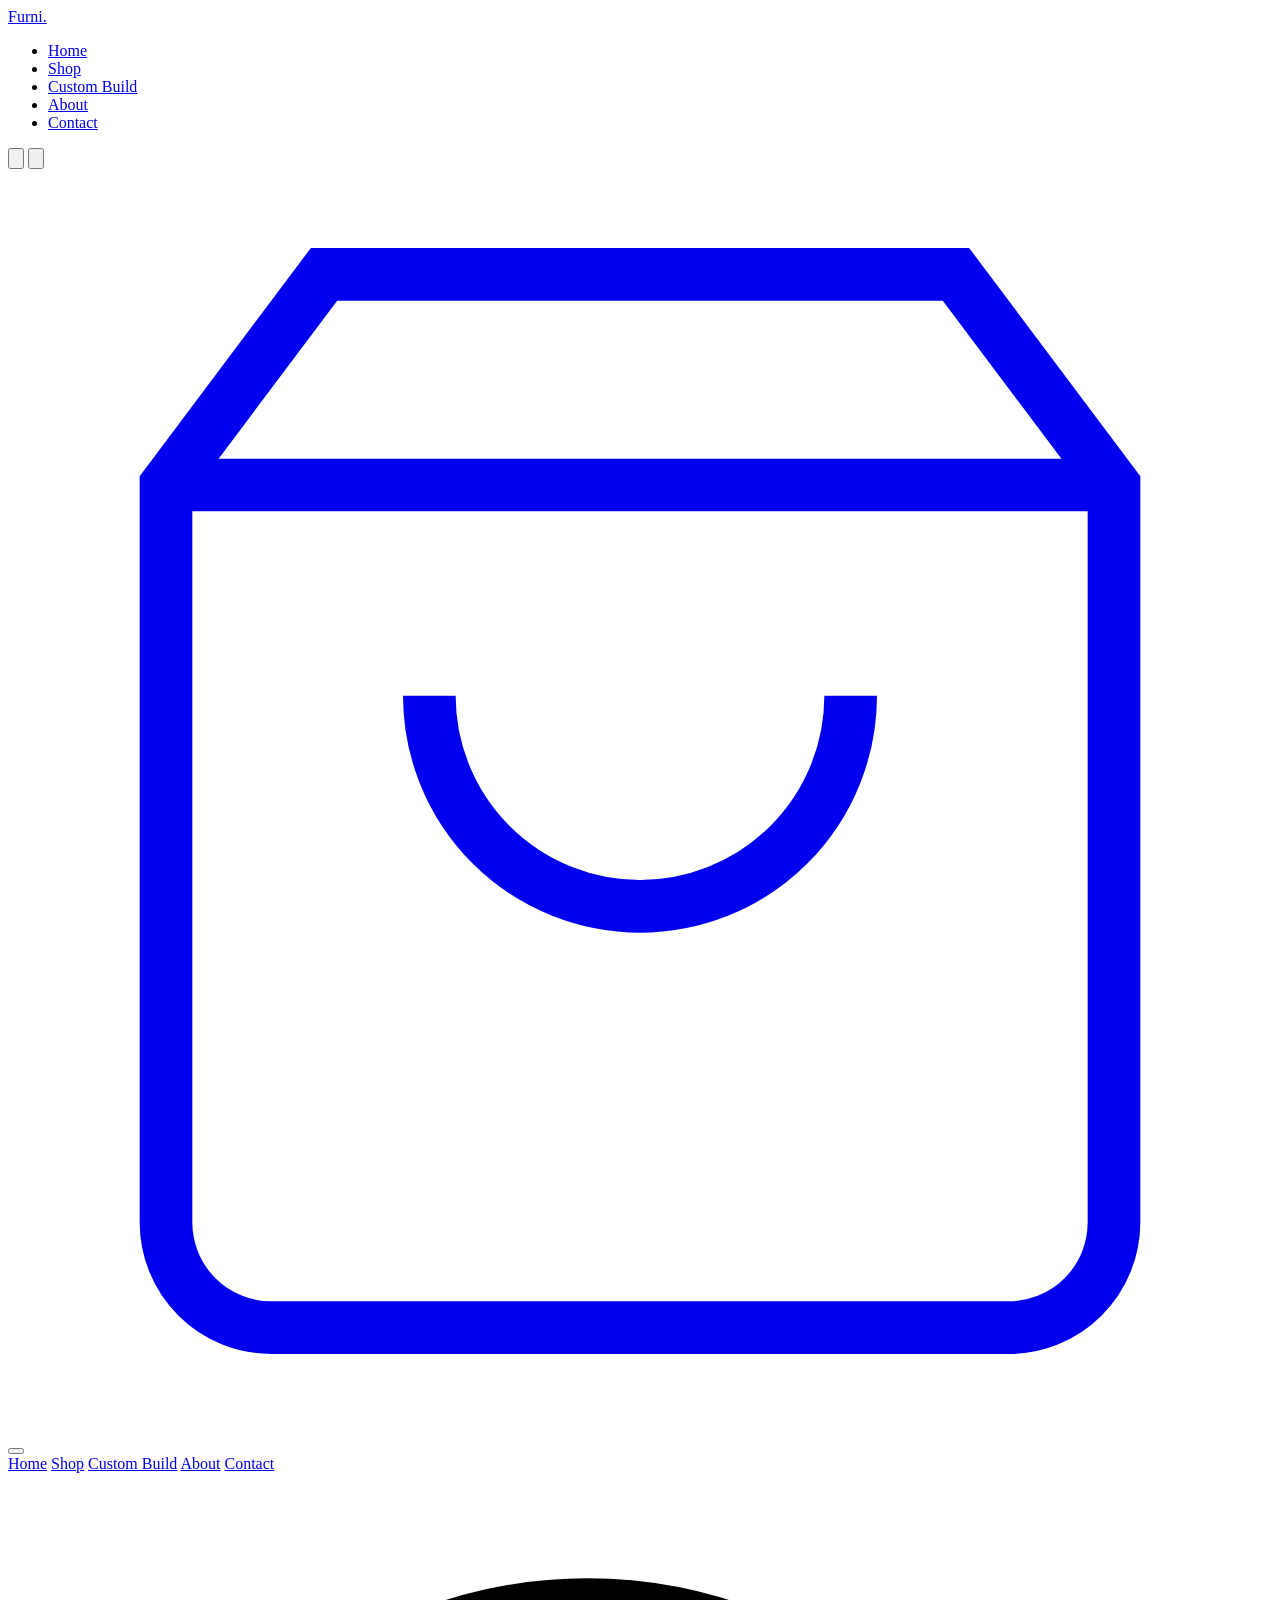
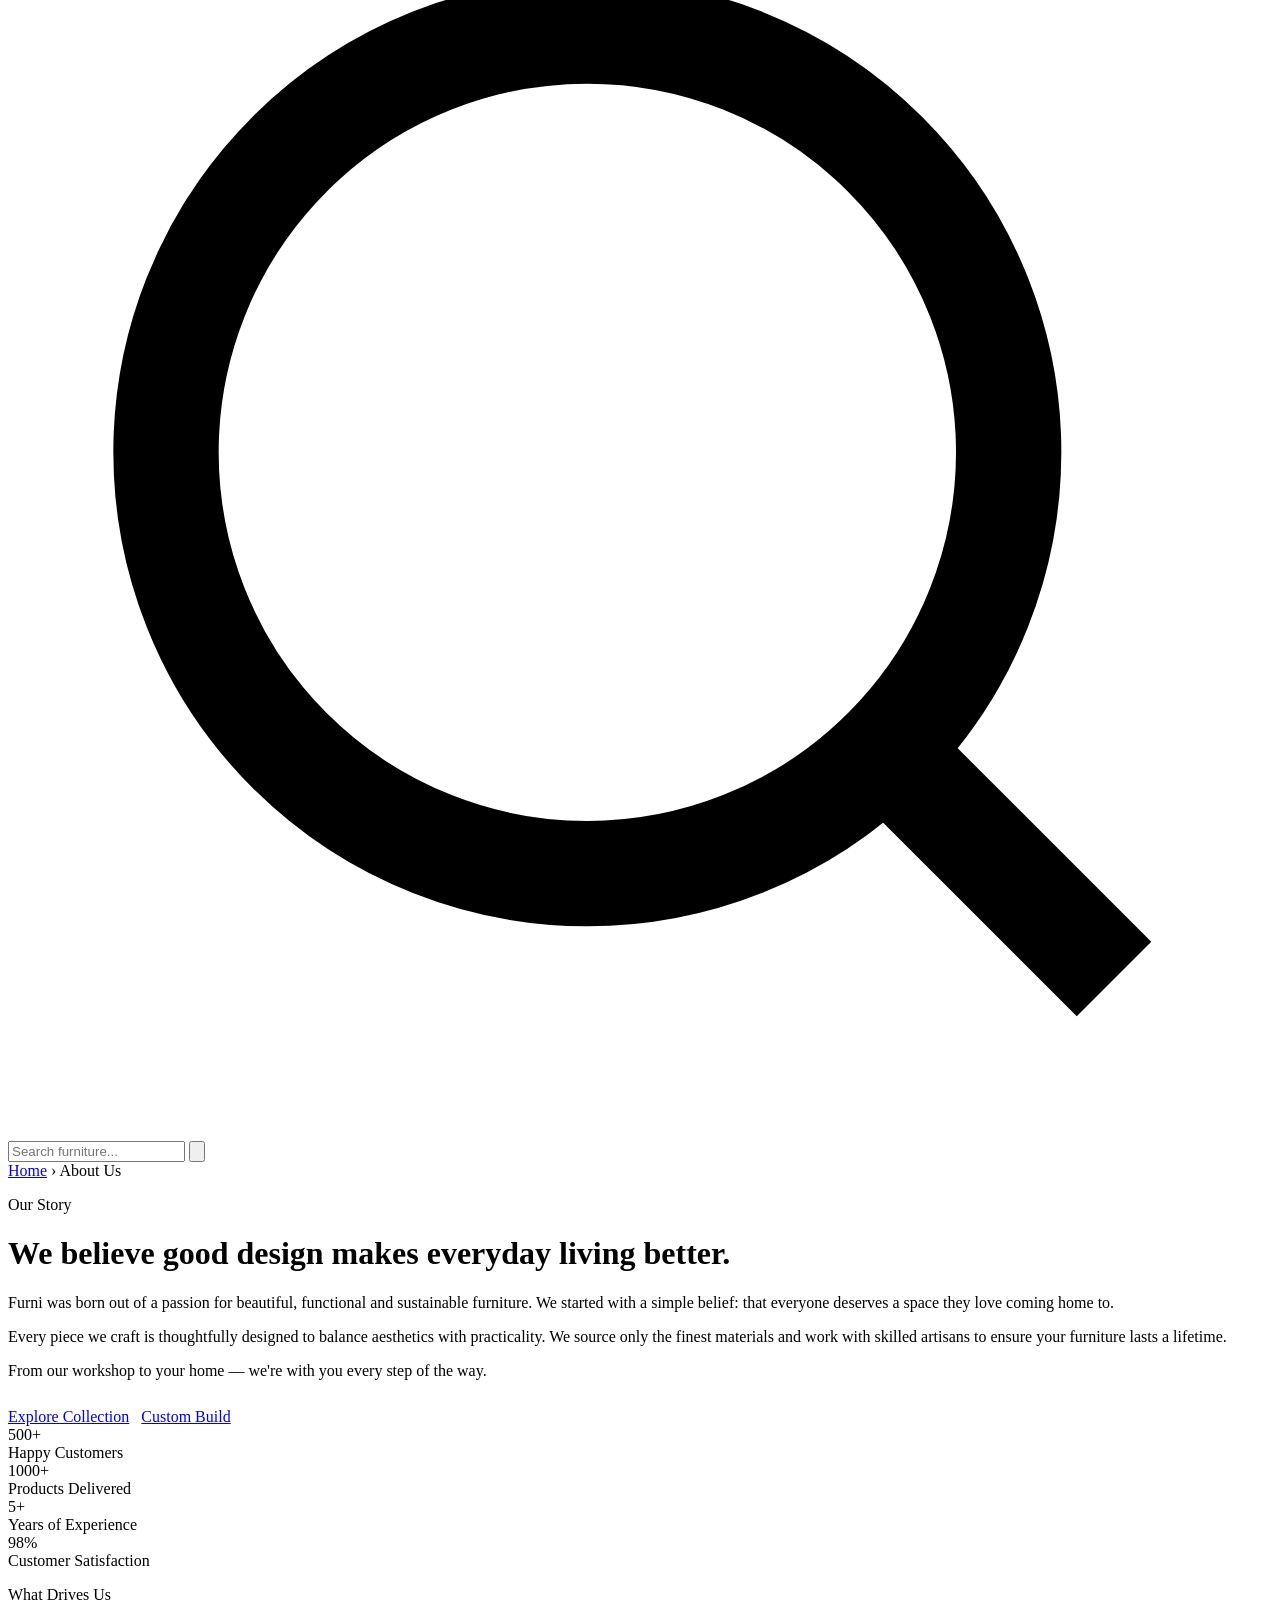
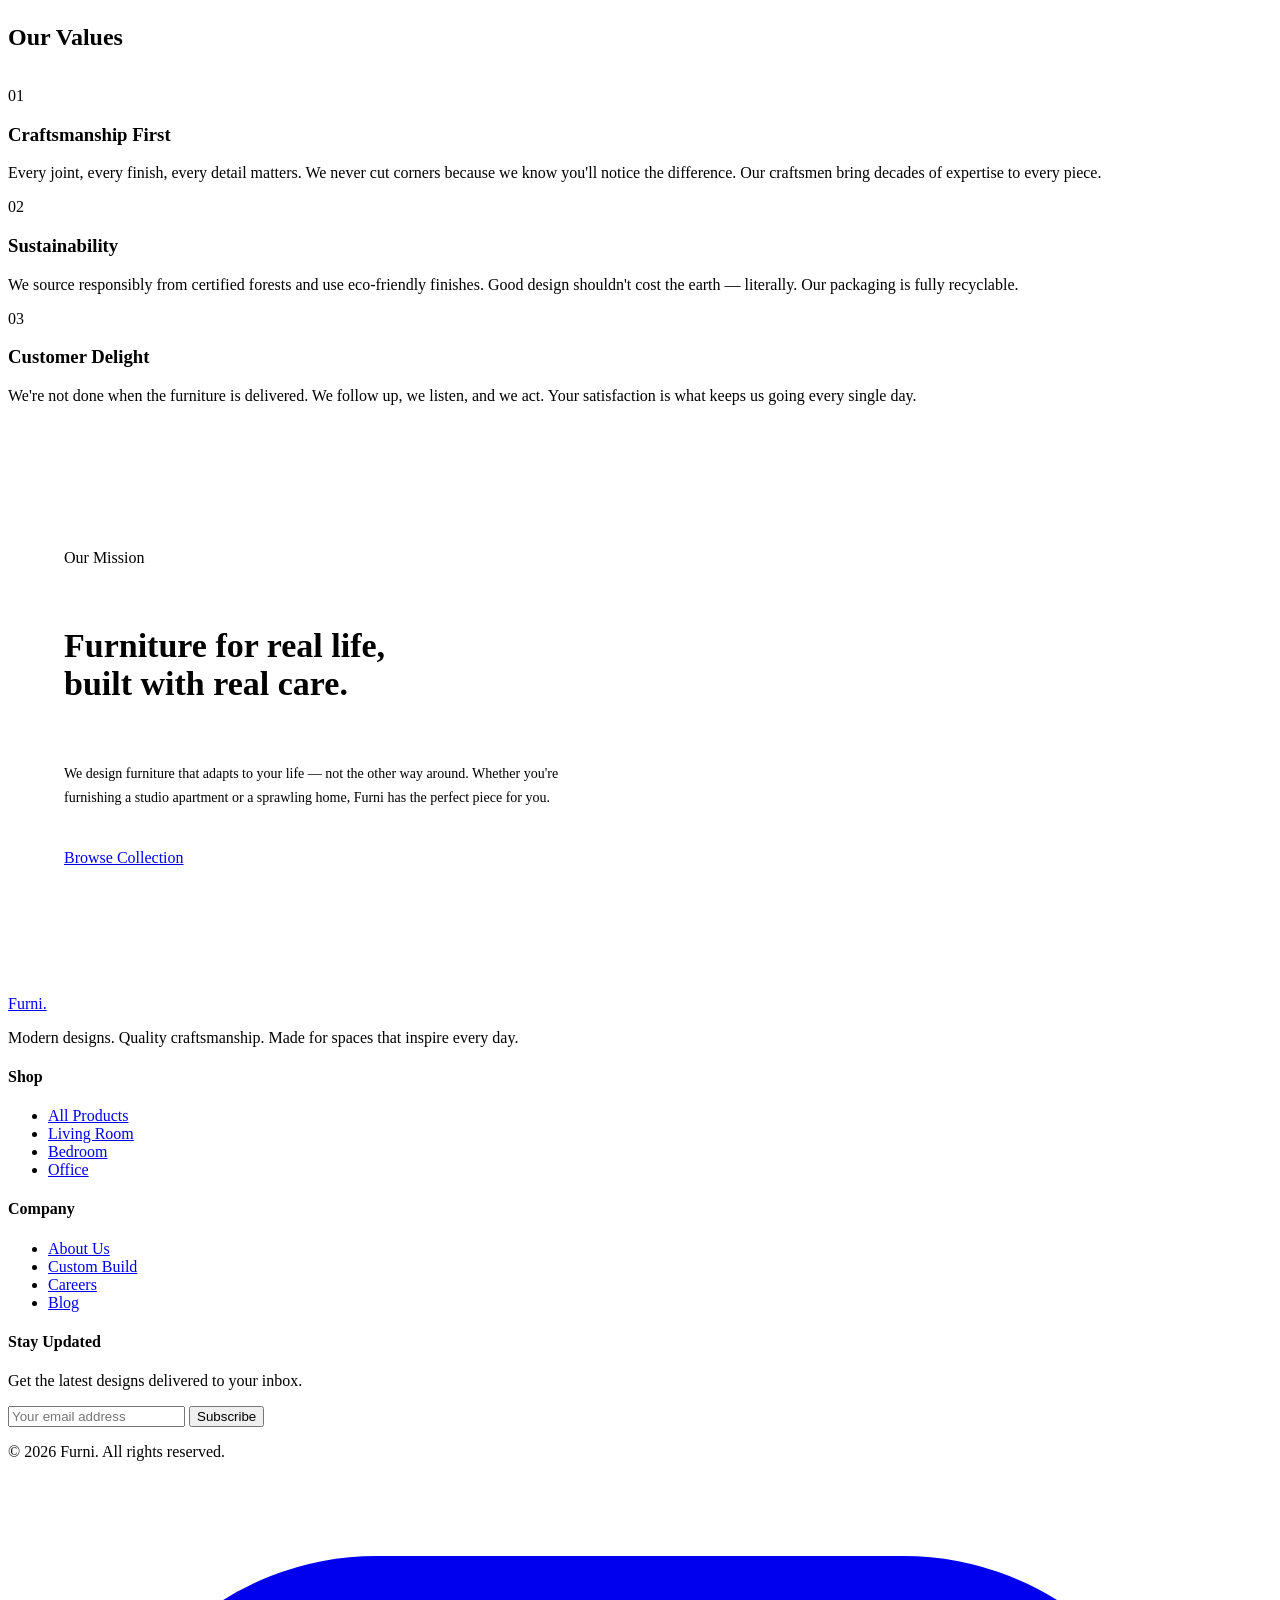
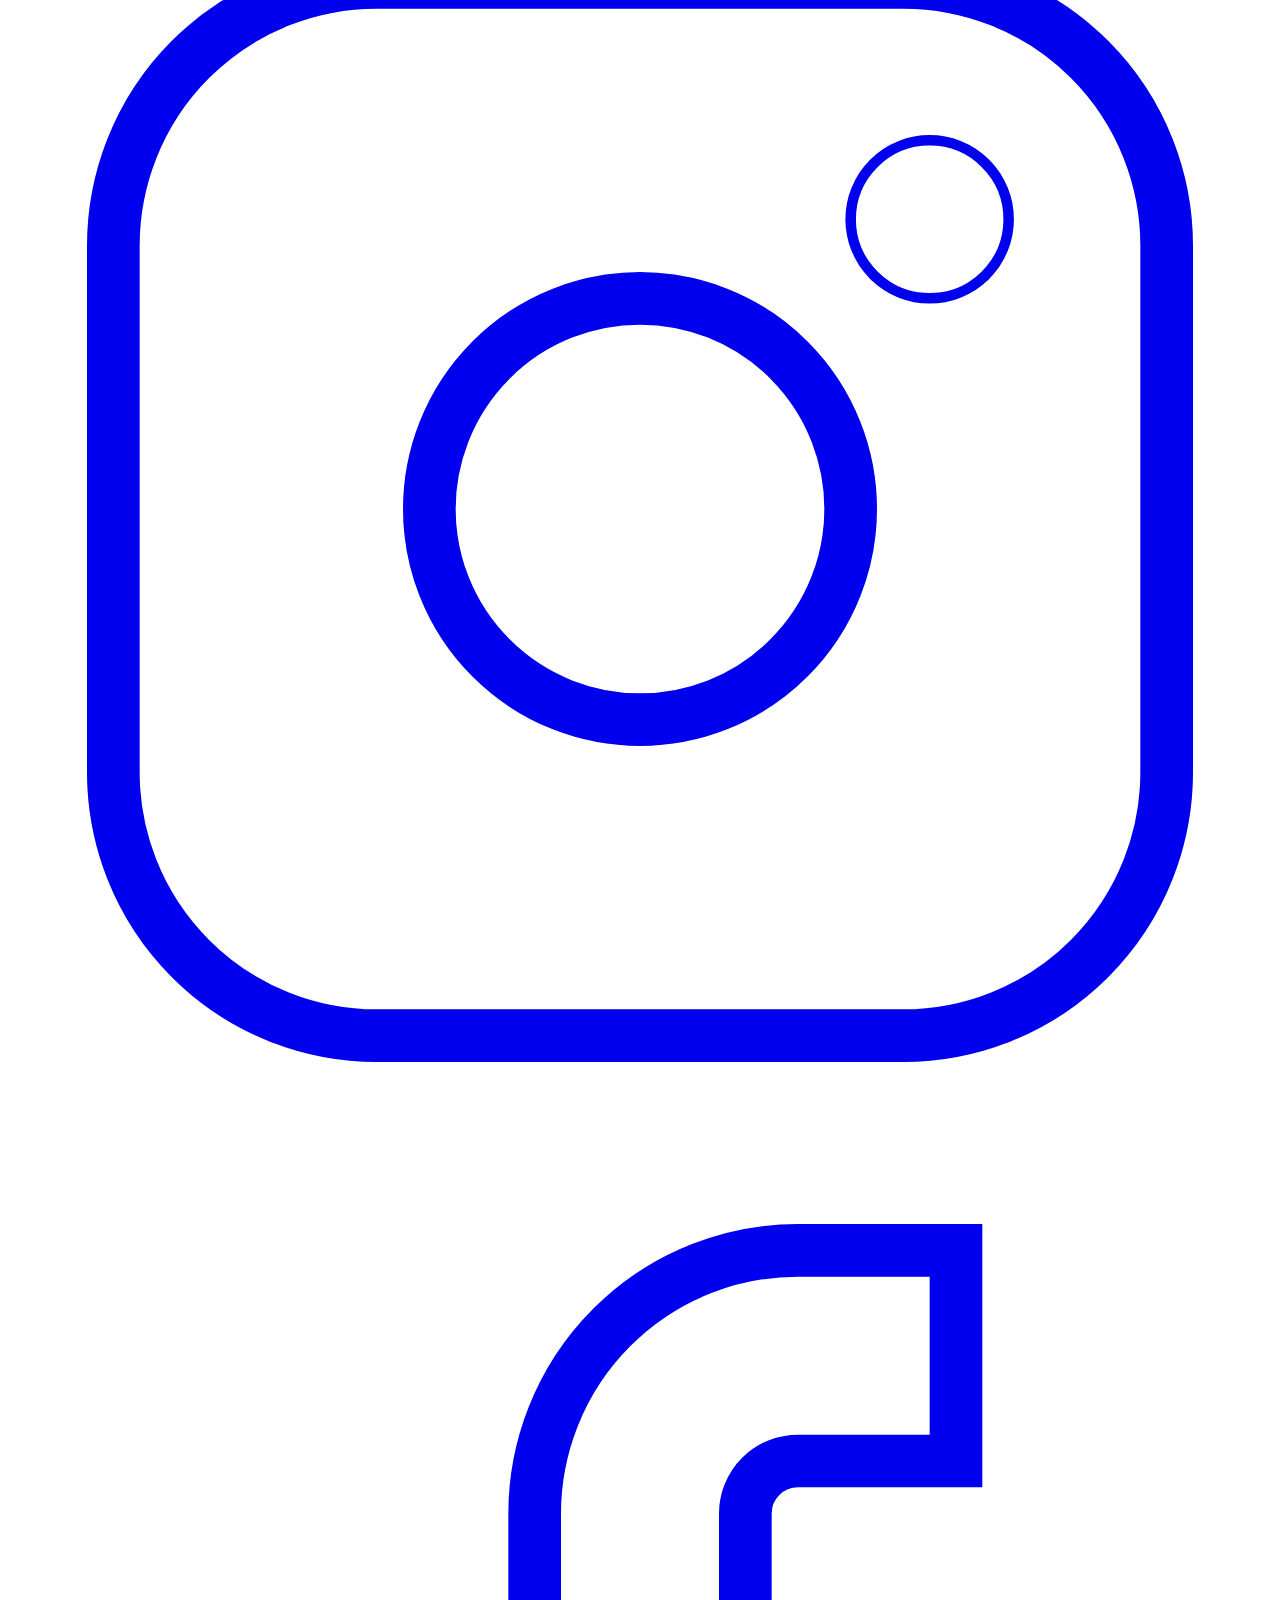
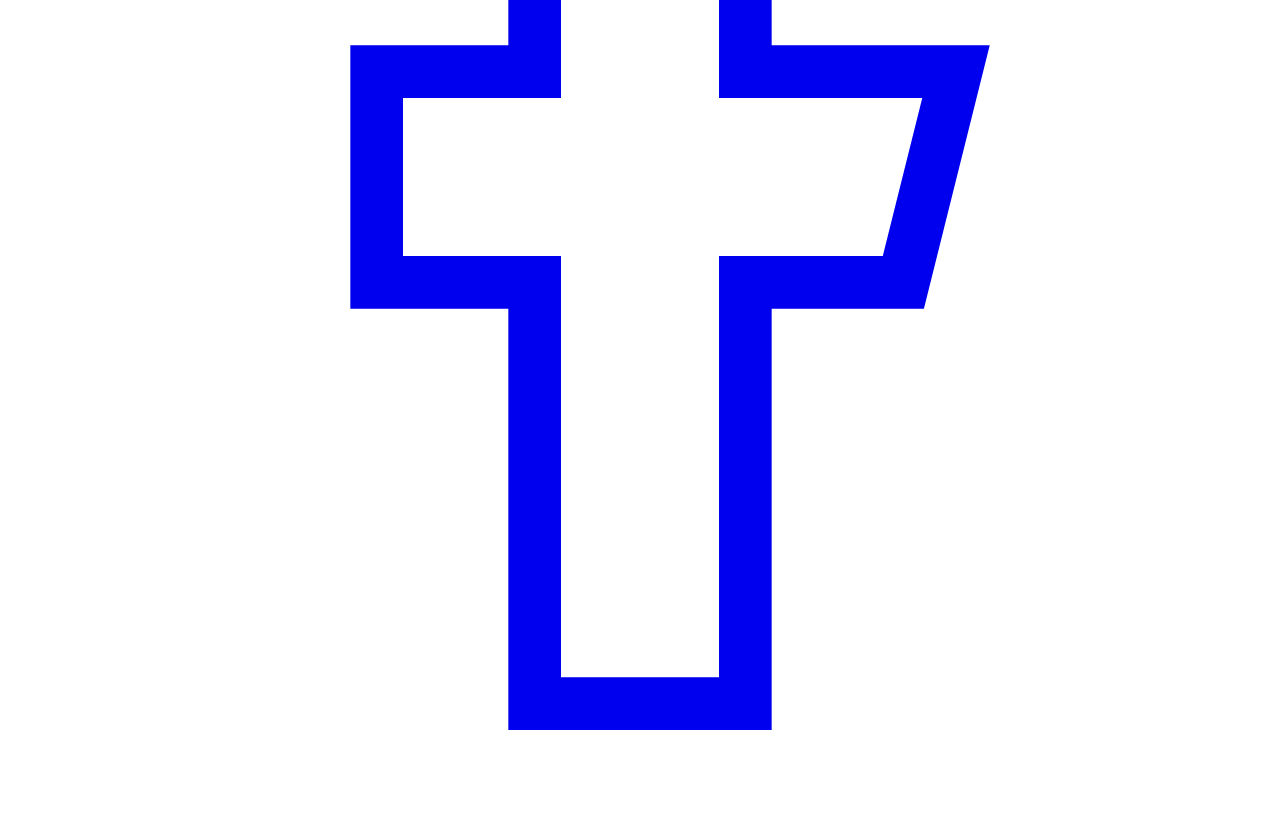
==== about.html @ 691b13a9 "Add files via upload" ====
<!DOCTYPE html>
<html lang="en">
<head>
  <meta charset="UTF-8">
  <meta name="viewport" content="width=device-width, initial-scale=1.0">
  <title>About Us — Furni.</title>
  <meta name="description" content="Furni is born out of a passion for beautiful, functional and sustainable furniture. We believe good design makes everyday living better.">
  <link rel="preconnect" href="https://fonts.googleapis.com">
  <link rel="preconnect" href="https://fonts.gstatic.com" crossorigin>
  <link href="https://fonts.googleapis.com/css2?family=Inter:wght@300;400;500;600;700&family=DM+Serif+Display:ital@0;1&display=swap" rel="stylesheet">
  <link rel="stylesheet" href="css/style.css">
</head>
<body data-page="about">

  <!-- NAVBAR -->
  <nav class="navbar">
    <div class="container">
      <a href="index.html" class="nav-logo">Furni.</a>
      <ul class="nav-links">
        <li><a href="index.html">Home</a></li>
        <li><a href="shop.html">Shop</a></li>
        <li><a href="custom-build.html">Custom Build</a></li>
        <li><a href="about.html" class="active">About</a></li>
        <li><a href="index.html#contact">Contact</a></li>
      </ul>
      <div class="nav-icons">
        <button class="nav-icon-btn search-btn" aria-label="Search">
          <svg xmlns="http://www.w3.org/2000/svg" viewBox="0 0 24 24" fill="none" stroke="currentColor"><circle cx="11" cy="11" r="8"/><line x1="21" y1="21" x2="16.65" y2="16.65"/></svg>
        </button>
        <button class="nav-icon-btn" aria-label="Account">
          <svg xmlns="http://www.w3.org/2000/svg" viewBox="0 0 24 24" fill="none" stroke="currentColor"><path d="M20 21v-2a4 4 0 0 0-4-4H8a4 4 0 0 0-4 4v2"/><circle cx="12" cy="7" r="4"/></svg>
        </button>
        <a href="cart.html" class="nav-icon-btn" style="position:relative" aria-label="Cart">
          <svg xmlns="http://www.w3.org/2000/svg" viewBox="0 0 24 24" fill="none" stroke="currentColor"><path d="M6 2 3 6v14a2 2 0 0 0 2 2h14a2 2 0 0 0 2-2V6l-3-4z"/><line x1="3" y1="6" x2="21" y2="6"/><path d="M16 10a4 4 0 0 1-8 0"/></svg>
          <span class="badge cart-badge" style="display:none">0</span>
        </a>
        <button class="hamburger" aria-label="Menu"><span></span><span></span><span></span></button>
      </div>
    </div>
  </nav>
  <div class="mobile-nav">
    <a href="index.html">Home</a>
    <a href="shop.html">Shop</a>
    <a href="custom-build.html">Custom Build</a>
    <a href="about.html">About</a>
    <a href="index.html#contact">Contact</a>
  </div>
  <div class="search-overlay">
    <div class="search-box">
      <svg xmlns="http://www.w3.org/2000/svg" viewBox="0 0 24 24" fill="none" stroke="currentColor" stroke-width="2"><circle cx="11" cy="11" r="8"/><line x1="21" y1="21" x2="16.65" y2="16.65"/></svg>
      <input type="text" placeholder="Search furniture...">
      <button class="search-close"><svg xmlns="http://www.w3.org/2000/svg" viewBox="0 0 24 24" fill="none" stroke="currentColor" stroke-width="2"><line x1="18" y1="6" x2="6" y2="18"/><line x1="6" y1="6" x2="18" y2="18"/></svg></button>
    </div>
  </div>

  <main class="about-page">
    <div class="container">

      <!-- Breadcrumb -->
      <nav class="breadcrumb">
        <a href="index.html">Home</a>
        <span class="breadcrumb-sep">›</span>
        <span>About Us</span>
      </nav>

      <!-- ══ HERO ══ -->
      <div class="about-hero">
        <div class="about-hero-content">
          <p class="section-label">Our Story</p>
          <h1 class="section-title">We believe good design makes everyday living better.</h1>
          <p>
            Furni was born out of a passion for beautiful, functional and sustainable furniture. We started with a simple belief: that everyone deserves a space they love coming home to.
          </p>
          <p>
            Every piece we craft is thoughtfully designed to balance aesthetics with practicality. We source only the finest materials and work with skilled artisans to ensure your furniture lasts a lifetime.
          </p>
          <p>
            From our workshop to your home — we're with you every step of the way.
          </p>
          <div style="margin-top:28px; display:flex; gap:12px; flex-wrap:wrap;">
            <a href="shop.html" class="btn btn-primary">Explore Collection</a>
            <a href="custom-build.html" class="btn btn-outline">Custom Build</a>
          </div>
        </div>

        <div class="about-img">
          <img src="images/about-interior.png" alt="Beautiful Furni interior setup"
               onerror="this.parentElement.style.background='var(--bg-alt)'; this.style.display='none'">
        </div>
      </div>

      <!-- ══ STATS ══ -->
      <div class="stats-bar">
        <div class="stat-item">
          <div class="stat-num">500+</div>
          <div class="stat-label">Happy Customers</div>
        </div>
        <div class="stat-item">
          <div class="stat-num">1000+</div>
          <div class="stat-label">Products Delivered</div>
        </div>
        <div class="stat-item">
          <div class="stat-num">5+</div>
          <div class="stat-label">Years of Experience</div>
        </div>
        <div class="stat-item">
          <div class="stat-num">98%</div>
          <div class="stat-label">Customer Satisfaction</div>
        </div>
      </div>

      <!-- ══ VALUES ══ -->
      <section class="values-section">
        <p class="section-label">What Drives Us</p>
        <h2 class="section-title">Our Values</h2>
        <div class="values-grid" style="margin-top:36px">

          <div class="value-card">
            <div class="value-num">01</div>
            <h3>Craftsmanship First</h3>
            <p>Every joint, every finish, every detail matters. We never cut corners because we know you'll notice the difference. Our craftsmen bring decades of expertise to every piece.</p>
          </div>

          <div class="value-card">
            <div class="value-num">02</div>
            <h3>Sustainability</h3>
            <p>We source responsibly from certified forests and use eco-friendly finishes. Good design shouldn't cost the earth — literally. Our packaging is fully recyclable.</p>
          </div>

          <div class="value-card">
            <div class="value-num">03</div>
            <h3>Customer Delight</h3>
            <p>We're not done when the furniture is delivered. We follow up, we listen, and we act. Your satisfaction is what keeps us going every single day.</p>
          </div>

        </div>
      </section>

      <!-- ══ TEAM / MISSION BANNER ══ -->
      <section style="margin-top: 72px; margin-bottom: 72px;">
        <div style="background: var(--bg-alt); border-radius: var(--r-xl); overflow: hidden; display: grid; grid-template-columns: 1fr 1fr; min-height: 320px;">
          <div style="padding: 56px; display: flex; flex-direction: column; justify-content: center; gap: 16px;">
            <p class="section-label">Our Mission</p>
            <h2 class="section-title" style="font-size: clamp(22px, 3vw, 34px);">Furniture for real life,<br>built with real care.</h2>
            <p style="font-size:14px; color:var(--text-sec); line-height:1.75;">
              We design furniture that adapts to your life — not the other way around. Whether you're furnishing a studio apartment or a sprawling home, Furni has the perfect piece for you.
            </p>
            <a href="shop.html" class="btn btn-primary" style="width:fit-content; margin-top:8px">Browse Collection</a>
          </div>
          
        </div>
      </section>

    </div>
  </main>

  <!-- FOOTER -->
  <footer>
    <div class="container">
      <div class="footer-grid">
        <div class="footer-brand">
          <a href="index.html" class="nav-logo">Furni.</a>
          <p>Modern designs. Quality craftsmanship. Made for spaces that inspire every day.</p>
        </div>
        <div class="footer-col">
          <h4>Shop</h4>
          <ul>
            <li><a href="shop.html">All Products</a></li>
            <li><a href="shop.html?cat=living-room">Living Room</a></li>
            <li><a href="shop.html?cat=bedroom">Bedroom</a></li>
            <li><a href="shop.html?cat=office">Office</a></li>
          </ul>
        </div>
        <div class="footer-col">
          <h4>Company</h4>
          <ul>
            <li><a href="about.html">About Us</a></li>
            <li><a href="custom-build.html">Custom Build</a></li>
            <li><a href="#">Careers</a></li>
            <li><a href="#">Blog</a></li>
          </ul>
        </div>
        <div class="footer-col footer-newsletter">
          <h4>Stay Updated</h4>
          <p>Get the latest designs delivered to your inbox.</p>
          <div class="newsletter-form">
            <input type="email" placeholder="Your email address">
            <button class="btn btn-sm">Subscribe</button>
          </div>
        </div>
      </div>
      <div class="footer-bottom">
        <p>© 2026 Furni. All rights reserved.</p>
        <div class="footer-socials">
          <a href="#" class="social-link"><svg xmlns="http://www.w3.org/2000/svg" viewBox="0 0 24 24" fill="none" stroke="currentColor"><rect x="2" y="2" width="20" height="20" rx="5" ry="5"/><circle cx="12" cy="12" r="4"/><circle cx="17.5" cy="6.5" r="0.1" stroke-width="3"/></svg></a>
          <a href="#" class="social-link"><svg xmlns="http://www.w3.org/2000/svg" viewBox="0 0 24 24" fill="none" stroke="currentColor"><path d="M18 2h-3a5 5 0 0 0-5 5v3H7v4h3v8h4v-8h3l1-4h-4V7a1 1 0 0 1 1-1h3z"/></svg></a>
        </div>
      </div>
    </div>
  </footer>

  <script src="js/script.js"></script>
</body>
</html>
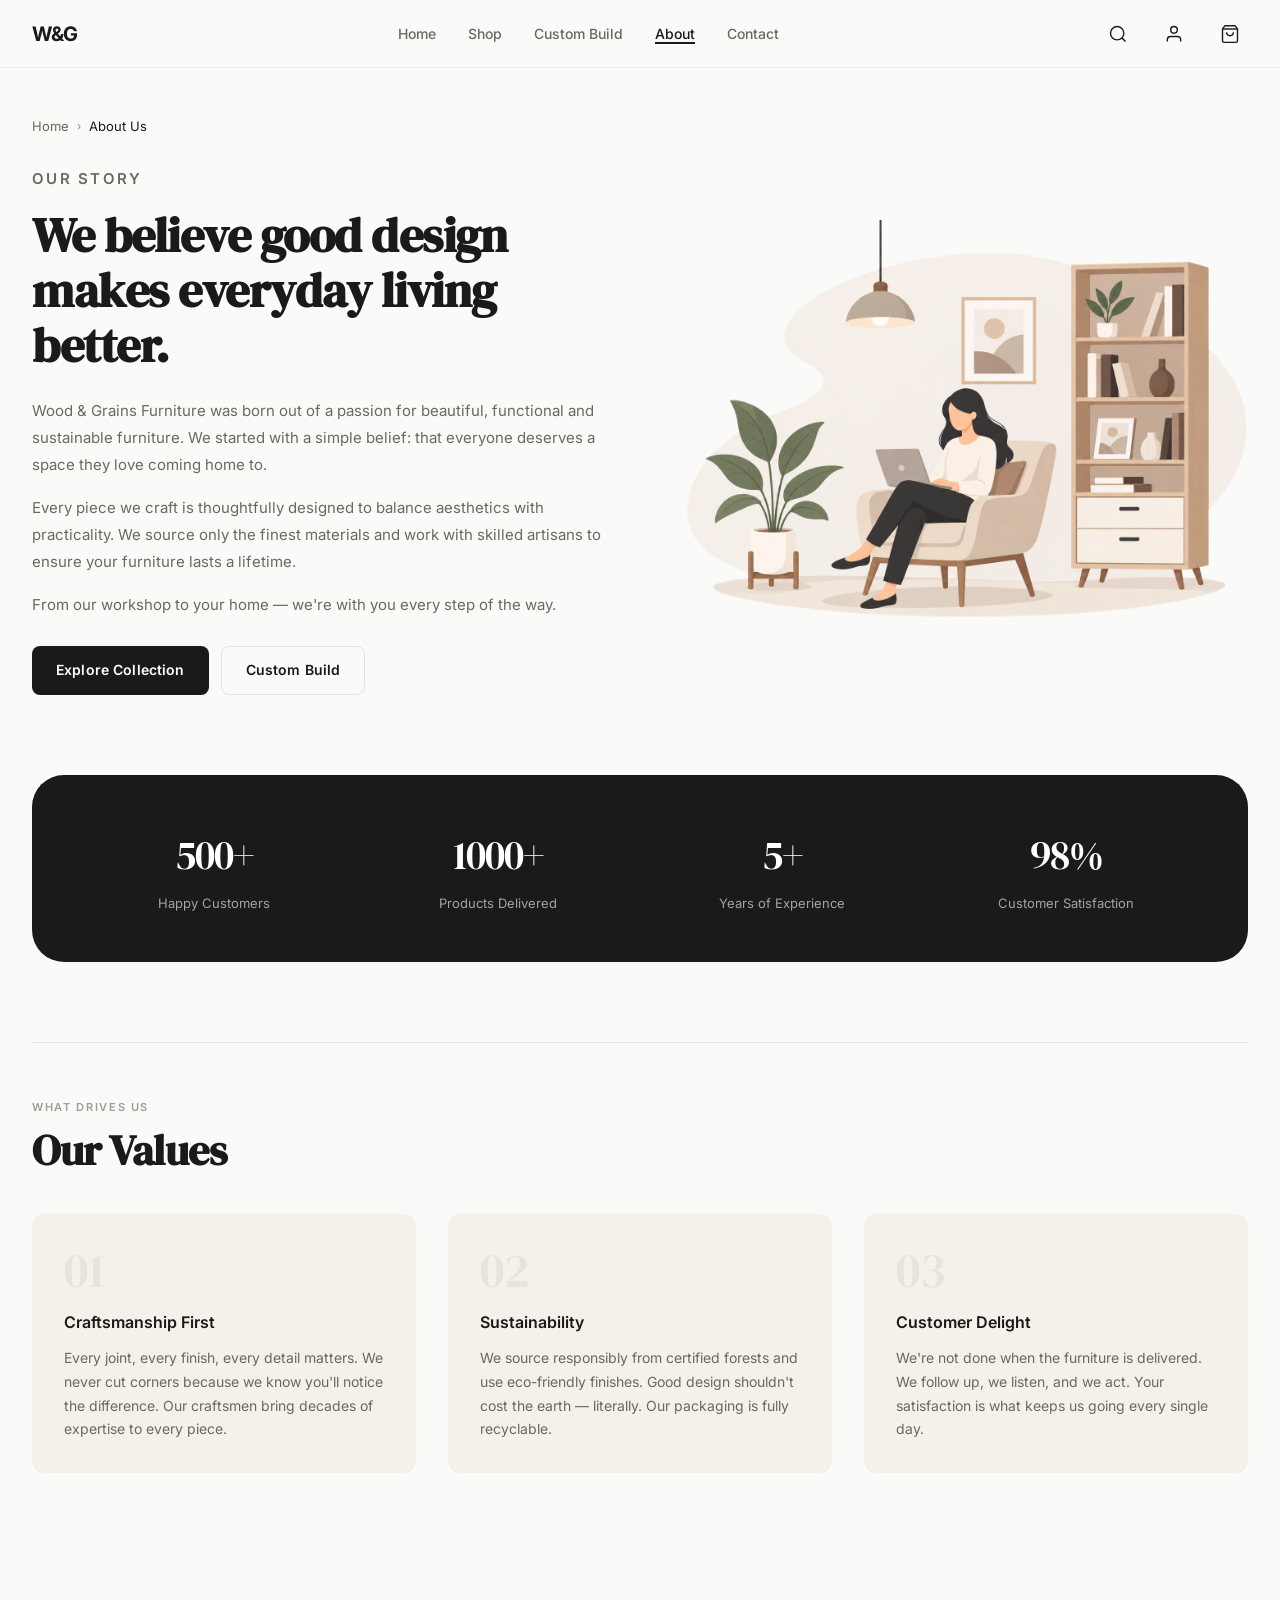
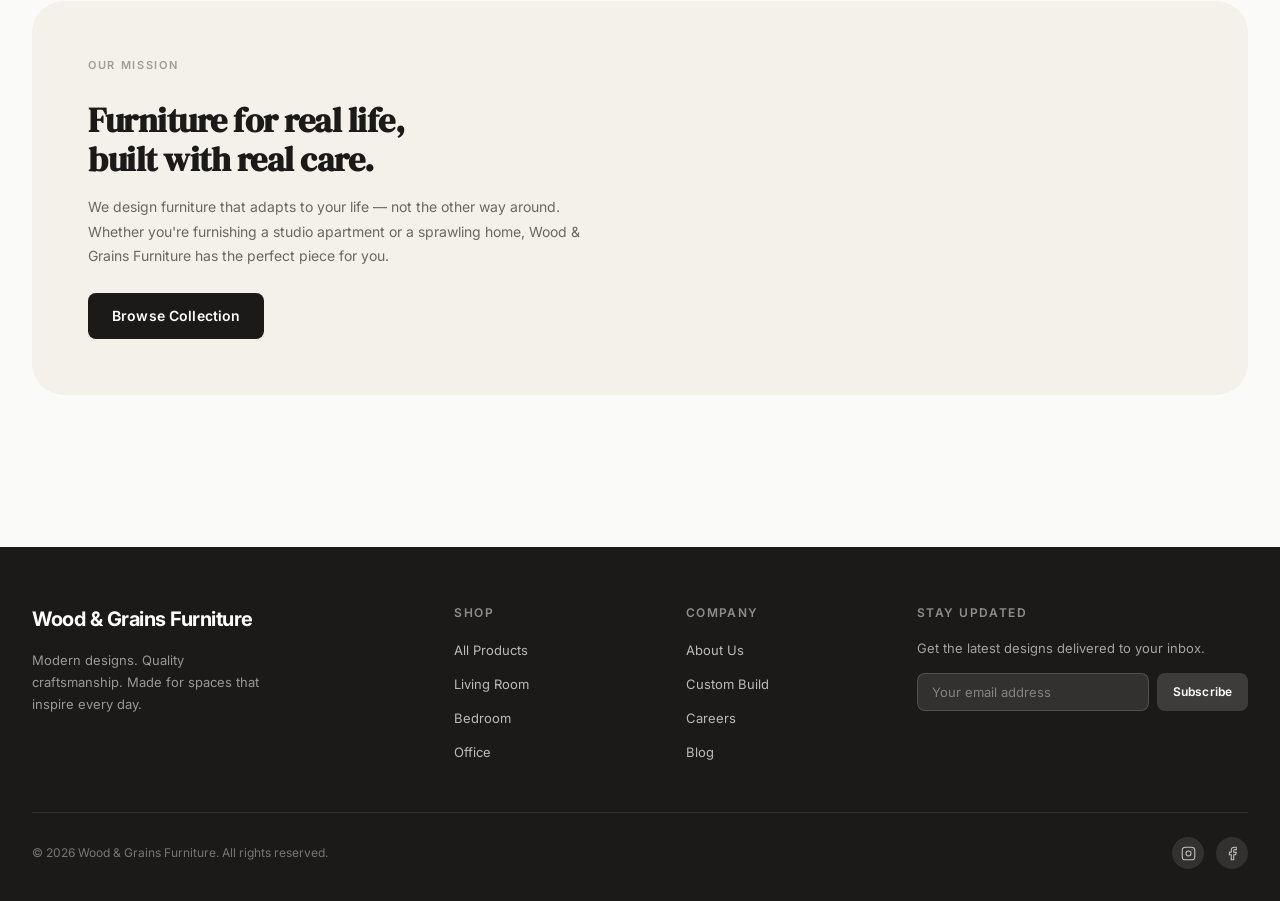
==== commit acb41e97: "Add files via upload" ====
--- a/about.html
+++ b/about.html
@@ -3,8 +3,8 @@
 <head>
   <meta charset="UTF-8">
   <meta name="viewport" content="width=device-width, initial-scale=1.0">
-  <title>About Us — Furni.</title>
-  <meta name="description" content="Furni is born out of a passion for beautiful, functional and sustainable furniture. We believe good design makes everyday living better.">
+  <title>About Us — Wood &amp; Grains Furniture</title>
+  <meta name="description" content="Wood &amp; Grains Furniture is born out of a passion for beautiful, functional and sustainable furniture. We believe good design makes everyday living better.">
   <link rel="preconnect" href="https://fonts.googleapis.com">
   <link rel="preconnect" href="https://fonts.gstatic.com" crossorigin>
   <link href="https://fonts.googleapis.com/css2?family=Inter:wght@300;400;500;600;700&family=DM+Serif+Display:ital@0;1&display=swap" rel="stylesheet">
@@ -15,7 +15,7 @@
   <!-- NAVBAR -->
   <nav class="navbar">
     <div class="container">
-      <a href="index.html" class="nav-logo">Furni.</a>
+      <a href="index.html" class="nav-logo">W&amp;G</a>
       <ul class="nav-links">
         <li><a href="index.html">Home</a></li>
         <li><a href="shop.html">Shop</a></li>
@@ -69,7 +69,7 @@
           <p class="section-label">Our Story</p>
           <h1 class="section-title">We believe good design makes everyday living better.</h1>
           <p>
-            Furni was born out of a passion for beautiful, functional and sustainable furniture. We started with a simple belief: that everyone deserves a space they love coming home to.
+            Wood & Grains Furniture was born out of a passion for beautiful, functional and sustainable furniture. We started with a simple belief: that everyone deserves a space they love coming home to.
           </p>
           <p>
             Every piece we craft is thoughtfully designed to balance aesthetics with practicality. We source only the finest materials and work with skilled artisans to ensure your furniture lasts a lifetime.
@@ -84,7 +84,7 @@
         </div>
 
         <div class="about-img">
-          <img src="images/about-interior.png" alt="Beautiful Furni interior setup"
+          <img src="images/about-interior.png" alt="Beautiful Wood & Grains Furniture interior setup"
                onerror="this.parentElement.style.background='var(--bg-alt)'; this.style.display='none'">
         </div>
       </div>
@@ -143,7 +143,7 @@
             <p class="section-label">Our Mission</p>
             <h2 class="section-title" style="font-size: clamp(22px, 3vw, 34px);">Furniture for real life,<br>built with real care.</h2>
             <p style="font-size:14px; color:var(--text-sec); line-height:1.75;">
-              We design furniture that adapts to your life — not the other way around. Whether you're furnishing a studio apartment or a sprawling home, Furni has the perfect piece for you.
+              We design furniture that adapts to your life — not the other way around. Whether you're furnishing a studio apartment or a sprawling home, Wood & Grains Furniture has the perfect piece for you.
             </p>
             <a href="shop.html" class="btn btn-primary" style="width:fit-content; margin-top:8px">Browse Collection</a>
           </div>
@@ -159,7 +159,7 @@
     <div class="container">
       <div class="footer-grid">
         <div class="footer-brand">
-          <a href="index.html" class="nav-logo">Furni.</a>
+          <a href="index.html" class="nav-logo">Wood &amp; Grains Furniture</a>
           <p>Modern designs. Quality craftsmanship. Made for spaces that inspire every day.</p>
         </div>
         <div class="footer-col">
@@ -190,7 +190,7 @@
         </div>
       </div>
       <div class="footer-bottom">
-        <p>© 2026 Furni. All rights reserved.</p>
+        <p>© 2026 Wood &amp; Grains Furniture. All rights reserved.</p>
         <div class="footer-socials">
           <a href="#" class="social-link"><svg xmlns="http://www.w3.org/2000/svg" viewBox="0 0 24 24" fill="none" stroke="currentColor"><rect x="2" y="2" width="20" height="20" rx="5" ry="5"/><circle cx="12" cy="12" r="4"/><circle cx="17.5" cy="6.5" r="0.1" stroke-width="3"/></svg></a>
           <a href="#" class="social-link"><svg xmlns="http://www.w3.org/2000/svg" viewBox="0 0 24 24" fill="none" stroke="currentColor"><path d="M18 2h-3a5 5 0 0 0-5 5v3H7v4h3v8h4v-8h3l1-4h-4V7a1 1 0 0 1 1-1h3z"/></svg></a>
--- a/css/style.css
+++ b/css/style.css
@@ -0,0 +1,1891 @@
+/* ============================================================
+   FURNI. — Main Stylesheet
+   ============================================================ */
+
+@import url('https://fonts.googleapis.com/css2?family=Inter:wght@300;400;500;600;700&family=DM+Serif+Display:ital@0;1&display=swap');
+
+/* ── Reset & Base ── */
+*, *::before, *::after { box-sizing: border-box; margin: 0; padding: 0; }
+
+:root {
+  --bg:         #FAFAF8;
+  --bg-alt:     #F4F0EA;
+  --bg-card:    #FFFFFF;
+  --border:     #E8E3DC;
+  --border-lt:  #F0EDE8;
+  --text:       #1C1A18;
+  --text-sec:   #6B6860;
+  --text-muted: #A09C97;
+  --accent:     #1C1A18;
+  --brown:      #8C6D50;
+  --brown-lt:   #C4A882;
+  --beige:      #D4C4A8;
+  --green:      #5C7A5C;
+  --red:        #C0392B;
+
+  --font-body:  'Inter', sans-serif;
+  --font-serif: 'DM Serif Display', serif;
+
+  --r-xs: 4px;
+  --r-sm: 8px;
+  --r-md: 12px;
+  --r-lg: 20px;
+  --r-xl: 32px;
+  --r-full: 9999px;
+
+  --sh-sm: 0 1px 4px rgba(0,0,0,0.06);
+  --sh-md: 0 4px 20px rgba(0,0,0,0.08);
+  --sh-lg: 0 12px 40px rgba(0,0,0,0.10);
+
+  --ease: cubic-bezier(0.4, 0, 0.2, 1);
+  --t:    0.25s var(--ease);
+
+  --max-w: 1280px;
+  --nav-h: 68px;
+}
+
+html { scroll-behavior: smooth; }
+
+body {
+  font-family: var(--font-body);
+  background: var(--bg);
+  color: var(--text);
+  font-size: 15px;
+  line-height: 1.6;
+  -webkit-font-smoothing: antialiased;
+}
+
+a { text-decoration: none; color: inherit; }
+img { display: block; width: 100%; object-fit: cover; }
+ul { list-style: none; }
+button { font-family: inherit; cursor: pointer; border: none; background: none; }
+input, select { font-family: inherit; }
+
+.container {
+  max-width: var(--max-w);
+  margin: 0 auto;
+  padding: 0 32px;
+}
+
+/* ── Utility ── */
+.sr-only { position: absolute; width: 1px; height: 1px; overflow: hidden; clip: rect(0,0,0,0); }
+.flex { display: flex; }
+.flex-center { display: flex; align-items: center; justify-content: center; }
+.grid { display: grid; }
+.badge {
+  display: inline-flex; align-items: center; justify-content: center;
+  width: 18px; height: 18px; border-radius: 50%;
+  background: var(--text); color: #fff;
+  font-size: 10px; font-weight: 600;
+  position: absolute; top: -6px; right: -8px;
+}
+
+/* ============================================================
+   NAVBAR
+   ============================================================ */
+.navbar {
+  position: sticky; top: 0; z-index: 1000;
+  background: rgba(250,250,248,0.92);
+  backdrop-filter: blur(12px);
+  border-bottom: 1px solid var(--border-lt);
+  height: var(--nav-h);
+}
+
+.navbar .container {
+  display: flex;
+  align-items: center;
+  height: 100%;
+  gap: 40px;
+}
+
+.nav-logo {
+  font-size: 20px;
+  font-weight: 700;
+  letter-spacing: -0.5px;
+  color: var(--text);
+  flex-shrink: 0;
+}
+
+.nav-links {
+  display: flex;
+  align-items: center;
+  gap: 32px;
+  flex: 1;
+  justify-content: center;
+}
+
+.nav-links a {
+  font-size: 14px;
+  font-weight: 500;
+  color: var(--text-sec);
+  transition: color var(--t);
+  position: relative;
+}
+
+.nav-links a::after {
+  content: '';
+  position: absolute;
+  left: 0; bottom: -2px;
+  width: 0; height: 1.5px;
+  background: var(--text);
+  transition: width var(--t);
+}
+
+.nav-links a:hover,
+.nav-links a.active { color: var(--text); }
+.nav-links a:hover::after,
+.nav-links a.active::after { width: 100%; }
+
+.nav-icons {
+  display: flex;
+  align-items: center;
+  gap: 20px;
+  flex-shrink: 0;
+}
+
+.nav-icon-btn {
+  position: relative;
+  display: flex;
+  align-items: center;
+  justify-content: center;
+  width: 36px; height: 36px;
+  border-radius: var(--r-sm);
+  color: var(--text);
+  transition: background var(--t), color var(--t);
+}
+
+.nav-icon-btn:hover { background: var(--border-lt); }
+
+.nav-icon-btn svg { width: 20px; height: 20px; stroke-width: 1.7; }
+
+.hamburger {
+  display: none;
+  flex-direction: column;
+  gap: 5px;
+  cursor: pointer;
+  padding: 4px;
+}
+.hamburger span {
+  display: block;
+  width: 22px; height: 2px;
+  background: var(--text);
+  border-radius: 2px;
+  transition: transform var(--t), opacity var(--t);
+}
+
+/* Mobile Nav */
+.mobile-nav {
+  display: none;
+  position: fixed;
+  top: var(--nav-h); left: 0; right: 0;
+  background: var(--bg);
+  border-bottom: 1px solid var(--border);
+  padding: 20px 32px;
+  z-index: 999;
+  flex-direction: column;
+  gap: 4px;
+  box-shadow: var(--sh-md);
+}
+
+.mobile-nav.open { display: flex; }
+.mobile-nav a {
+  padding: 10px 0;
+  font-size: 15px;
+  font-weight: 500;
+  border-bottom: 1px solid var(--border-lt);
+  color: var(--text-sec);
+}
+.mobile-nav a:last-child { border-bottom: none; }
+.mobile-nav a:hover { color: var(--text); }
+
+/* ============================================================
+   BREADCRUMB
+   ============================================================ */
+.breadcrumb {
+  display: flex;
+  align-items: center;
+  gap: 8px;
+  font-size: 13px;
+  color: var(--text-muted);
+  margin-bottom: 28px;
+}
+
+.breadcrumb a { color: var(--text-sec); transition: color var(--t); }
+.breadcrumb a:hover { color: var(--text); }
+.breadcrumb span { color: var(--text); }
+.breadcrumb-sep { font-size: 11px; opacity: 0.5; }
+
+/* ============================================================
+   BUTTONS
+   ============================================================ */
+.btn {
+  display: inline-flex;
+  align-items: center;
+  justify-content: center;
+  gap: 8px;
+  padding: 12px 24px;
+  border-radius: var(--r-sm);
+  font-size: 14px;
+  font-weight: 600;
+  letter-spacing: 0.01em;
+  transition: all var(--t);
+  cursor: pointer;
+  border: none;
+  white-space: nowrap;
+}
+
+.btn-primary {
+  background: var(--text);
+  color: #fff;
+}
+.btn-primary:hover {
+  background: #333;
+  transform: translateY(-1px);
+  box-shadow: 0 6px 20px rgba(0,0,0,0.18);
+}
+
+.btn-outline {
+  background: transparent;
+  color: var(--text);
+  border: 1.5px solid var(--border);
+}
+.btn-outline:hover {
+  border-color: var(--text);
+  background: var(--text);
+  color: #fff;
+}
+
+.btn-ghost {
+  background: transparent;
+  color: var(--text-sec);
+}
+.btn-ghost:hover { color: var(--text); background: var(--border-lt); }
+
+.btn-sm { padding: 8px 16px; font-size: 13px; }
+.btn-lg { padding: 15px 32px; font-size: 15px; }
+.btn-full { width: 100%; }
+
+/* ============================================================
+   SECTION HEADER
+   ============================================================ */
+.section-label {
+  font-size: 11px;
+  font-weight: 600;
+  letter-spacing: 0.15em;
+  text-transform: uppercase;
+  color: var(--text-muted);
+  margin-bottom: 10px;
+}
+
+.section-title {
+  font-family: var(--font-serif);
+  font-size: clamp(28px, 4vw, 42px);
+  line-height: 1.15;
+  color: var(--text);
+  letter-spacing: -0.5px;
+}
+
+.section-sub {
+  font-size: 15px;
+  color: var(--text-sec);
+  line-height: 1.7;
+  max-width: 480px;
+}
+
+/* ============================================================
+   ░░░ HOME PAGE ░░░
+   ============================================================ */
+
+/* Hero */
+.hero {
+  min-height: calc(100vh - var(--nav-h));
+  display: grid;
+  grid-template-columns: 1fr 1fr;
+  align-items: center;
+  gap: 48px;
+  padding: 60px 0 40px;
+  position: relative;
+  overflow: hidden;
+}
+
+
+
+.hero-content { position: relative; z-index: 1; }
+
+.hero-content .section-label { margin-bottom: 16px; }
+
+.hero-title {
+  font-family: var(--font-serif);
+  font-size: clamp(38px, 5.5vw, 64px);
+  line-height: 1.1;
+  letter-spacing: -1.5px;
+  color: var(--text);
+  margin-bottom: 20px;
+}
+
+.hero-desc {
+  font-size: 15px;
+  color: var(--text-sec);
+  line-height: 1.75;
+  margin-bottom: 36px;
+  max-width: 380px;
+}
+
+.hero-actions {
+  display: flex;
+  gap: 14px;
+  flex-wrap: wrap;
+}
+
+.hero-image {
+  position: relative;
+  z-index: 1;
+  display: flex;
+  align-items: center;
+  justify-content: flex-start;
+  transform: translateX(-150px);
+}
+
+.hero-image img {
+  width: 115%;
+  height: auto;
+  display: block;
+  object-fit: contain;
+}
+
+.hero-image:hover img { transform: scale(1.03); }
+
+/* Trust Bar */
+.trust-bar {
+  padding: 36px 0;
+  border-top: 1px solid var(--border);
+  border-bottom: 1px solid var(--border);
+  margin: 0;
+}
+
+.trust-bar-inner {
+  display: grid;
+  grid-template-columns: repeat(4, 1fr);
+  gap: 24px;
+}
+
+.trust-item {
+  display: flex;
+  align-items: center;
+  gap: 14px;
+}
+
+.trust-icon {
+  width: 40px; height: 40px;
+  border-radius: var(--r-sm);
+  background: var(--bg-alt);
+  display: flex;
+  align-items: center;
+  justify-content: center;
+  flex-shrink: 0;
+}
+
+.trust-icon svg { width: 20px; height: 20px; color: var(--brown); stroke-width: 1.6; }
+
+.trust-text h4 { font-size: 13px; font-weight: 600; margin-bottom: 2px; }
+.trust-text p { font-size: 12px; color: var(--text-muted); line-height: 1.4; }
+
+/* Category Section */
+.category-section {
+  padding: 72px 0;
+}
+
+.section-header {
+  display: flex;
+  align-items: flex-end;
+  justify-content: space-between;
+  margin-bottom: 36px;
+}
+
+.view-all {
+  font-size: 13px;
+  font-weight: 500;
+  color: var(--text-sec);
+  display: flex;
+  align-items: center;
+  gap: 4px;
+  transition: color var(--t), gap var(--t);
+}
+.view-all:hover { color: var(--text); gap: 8px; }
+.view-all svg { width: 14px; height: 14px; }
+
+.category-grid {
+  display: grid;
+  grid-template-columns: repeat(5, 1fr);
+  gap: 16px;
+}
+
+.category-card {
+  border-radius: var(--r-md);
+  overflow: hidden;
+  background: var(--bg-alt);
+  cursor: pointer;
+  transition: transform var(--t), box-shadow var(--t);
+  position: relative;
+}
+
+.category-card:hover {
+  transform: translateY(-4px);
+  box-shadow: var(--sh-md);
+}
+
+.category-img {
+  aspect-ratio: 3.5/3;
+  background: var(--border-lt);
+  position: relative;
+  display: flex;
+  align-items: center;
+  justify-content: center;
+}
+
+.category-img img {
+  width: 100%;
+  height: auto;
+  object-fit: contain;
+  display: block;
+}
+
+.category-card:hover .category-img img { transform: scale(1.06); }
+
+.category-img-placeholder {
+  width: 100%; height: 100%;
+  display: flex;
+  align-items: center;
+  justify-content: center;
+  color: var(--text-muted);
+  font-size: 12px;
+}
+
+.category-footer {
+  padding: 6px 10px;
+  display: flex;
+  align-items: center;
+  justify-content: space-between;
+}
+.category-footer h3 { font-size: 14px; font-weight: 600; }
+
+.cat-arrow {
+  width: 28px; height: 28px;
+  border-radius: 50%;
+  background: var(--bg-card);
+  display: flex;
+  align-items: center;
+  justify-content: center;
+  border: 1px solid var(--border);
+  transition: background var(--t), border-color var(--t);
+  flex-shrink: 0;
+}
+
+.category-card:hover .cat-arrow {
+  background: var(--text);
+  border-color: var(--text);
+}
+
+.cat-arrow svg { width: 13px; height: 13px; transition: color var(--t); }
+.category-card:hover .cat-arrow svg { color: #fff; }
+
+/* CTA Build Section */
+.build-cta {
+  background: var(--bg-alt);
+  border-radius: var(--r-xl);
+  margin: 0 0 72px;
+  overflow: hidden;
+  display: grid;
+  grid-template-columns: 1fr 1fr;
+  min-height: 340px;
+}
+
+.build-cta-content {
+  padding: 56px 56px;
+  display: flex;
+  flex-direction: column;
+  justify-content: center;
+  gap: 12px;
+}
+
+.build-cta-content .section-title { margin-bottom: 8px; }
+.build-cta-content p { font-size: 15px; color: var(--text-sec); margin-bottom: 24px; line-height: 1.7; }
+
+.build-cta-img {
+  overflow: hidden;
+  background: var(--beige);
+  position: relative;
+}
+
+.build-cta-img img {
+  width: 100%; height: 100%;
+  object-fit: cover;
+}
+
+/* Why Choose Section */
+.why-section {
+  padding: 72px 0;
+  border-top: 1px solid var(--border);
+}
+
+.why-grid {
+  display: grid;
+  grid-template-columns: repeat(3, 1fr);
+  gap: 40px;
+  margin-top: 40px;
+}
+
+.why-item { display: flex; flex-direction: column; gap: 14px; }
+
+.why-icon {
+  width: 48px; height: 48px;
+  border-radius: var(--r-md);
+  background: var(--bg-alt);
+  display: flex;
+  align-items: center;
+  justify-content: center;
+}
+
+.why-icon svg { width: 24px; height: 24px; color: var(--brown); stroke-width: 1.5; }
+.why-item h3 { font-size: 16px; font-weight: 600; }
+.why-item p { font-size: 14px; color: var(--text-sec); line-height: 1.7; }
+
+/* ============================================================
+   ░░░ SHOP PAGE ░░░
+   ============================================================ */
+.shop-page { padding: 48px 0 80px; }
+
+.shop-header { margin-bottom: 36px; }
+.shop-header h1 {
+  font-family: var(--font-serif);
+  font-size: 40px;
+  letter-spacing: -0.5px;
+  margin-bottom: 10px;
+}
+
+.shop-layout {
+  display: grid;
+  grid-template-columns: 240px 1fr;
+  gap: 40px;
+  align-items: start;
+}
+
+/* Filter Sidebar */
+.filter-sidebar { position: sticky; top: calc(var(--nav-h) + 20px); }
+
+.filter-section {
+  padding: 20px 0;
+  border-bottom: 1px solid var(--border-lt);
+}
+
+.filter-section:last-child { border-bottom: none; }
+
+.filter-title {
+  font-size: 13px;
+  font-weight: 600;
+  text-transform: uppercase;
+  letter-spacing: 0.1em;
+  color: var(--text);
+  margin-bottom: 16px;
+}
+
+/* Category Filter */
+.cat-filter-list { display: flex; flex-direction: column; gap: 6px; }
+.cat-filter-item {
+  padding: 8px 12px;
+  border-radius: var(--r-sm);
+  font-size: 14px;
+  color: var(--text-sec);
+  cursor: pointer;
+  transition: all var(--t);
+  display: flex;
+  align-items: center;
+  justify-content: space-between;
+}
+.cat-filter-item:hover { background: var(--bg-alt); color: var(--text); }
+.cat-filter-item.active { background: var(--text); color: #fff; }
+.cat-filter-item .count { font-size: 12px; opacity: 0.7; }
+
+/* Price Slider */
+.price-slider-wrap { padding: 8px 0; }
+
+.price-display {
+  display: flex;
+  align-items: center;
+  justify-content: space-between;
+  font-size: 13px;
+  color: var(--text-sec);
+  margin-bottom: 14px;
+}
+
+.price-display strong { font-weight: 600; color: var(--text); }
+
+.range-slider {
+  position: relative;
+  height: 4px;
+  background: var(--border);
+  border-radius: var(--r-full);
+  margin: 8px 0 20px;
+}
+
+.range-track {
+  position: absolute;
+  height: 100%;
+  background: var(--text);
+  border-radius: var(--r-full);
+}
+
+input[type="range"] {
+  -webkit-appearance: none;
+  appearance: none;
+  position: absolute;
+  width: 100%;
+  height: 4px;
+  background: transparent;
+  cursor: pointer;
+  top: 0;
+}
+
+input[type="range"]::-webkit-slider-thumb {
+  -webkit-appearance: none;
+  width: 16px; height: 16px;
+  border-radius: 50%;
+  background: var(--text);
+  border: 2px solid white;
+  box-shadow: 0 1px 4px rgba(0,0,0,0.2);
+  cursor: grab;
+  transition: transform var(--t);
+}
+
+input[type="range"]::-webkit-slider-thumb:active { cursor: grabbing; transform: scale(1.2); }
+
+/* Checkbox Filter */
+.check-list { display: flex; flex-direction: column; gap: 10px; }
+
+.check-item {
+  display: flex;
+  align-items: center;
+  gap: 10px;
+  cursor: pointer;
+  font-size: 14px;
+  color: var(--text-sec);
+  transition: color var(--t);
+}
+
+.check-item:hover { color: var(--text); }
+
+.check-box {
+  width: 16px; height: 16px;
+  border: 1.5px solid var(--border);
+  border-radius: var(--r-xs);
+  display: flex;
+  align-items: center;
+  justify-content: center;
+  flex-shrink: 0;
+  transition: all var(--t);
+}
+
+.check-item.checked .check-box {
+  background: var(--text);
+  border-color: var(--text);
+}
+
+.check-item.checked .check-box svg {
+  display: block;
+}
+
+.check-box svg { display: none; width: 10px; height: 10px; color: white; }
+
+/* Color Swatches */
+.color-swatches { display: flex; gap: 8px; flex-wrap: wrap; }
+
+.color-swatch {
+  width: 28px; height: 28px;
+  border-radius: 50%;
+  cursor: pointer;
+  transition: transform var(--t), box-shadow var(--t);
+  position: relative;
+  border: 2px solid transparent;
+}
+
+.color-swatch:hover { transform: scale(1.12); }
+.color-swatch.active { border-color: var(--text); box-shadow: 0 0 0 3px var(--bg), 0 0 0 5px var(--text); }
+
+/* Product Grid Area */
+.products-area {}
+
+.products-toolbar {
+  display: flex;
+  align-items: center;
+  justify-content: space-between;
+  margin-bottom: 24px;
+  padding-bottom: 16px;
+  border-bottom: 1px solid var(--border-lt);
+}
+
+.products-count { font-size: 13px; color: var(--text-sec); }
+.products-count strong { color: var(--text); font-weight: 600; }
+
+.sort-select {
+  padding: 8px 32px 8px 14px;
+  border: 1.5px solid var(--border);
+  border-radius: var(--r-sm);
+  font-size: 13px;
+  font-weight: 500;
+  color: var(--text);
+  background: var(--bg-card) url("data:image/svg+xml,%3Csvg xmlns='http://www.w3.org/2000/svg' width='12' height='12' viewBox='0 0 24 24' fill='none' stroke='%236B6860' stroke-width='2'%3E%3Cpath d='m6 9 6 6 6-6'/%3E%3C/svg%3E") no-repeat right 10px center;
+  -webkit-appearance: none;
+  cursor: pointer;
+  outline: none;
+  transition: border-color var(--t);
+}
+
+.sort-select:hover, .sort-select:focus { border-color: var(--text); }
+
+.products-grid {
+  display: grid;
+  grid-template-columns: repeat(3, 1fr);
+  gap: 24px;
+  margin-bottom: 40px;
+}
+
+/* Product Card */
+.product-card {
+  background: var(--bg-card);
+  border-radius: var(--r-md);
+  overflow: hidden;
+  cursor: pointer;
+  transition: transform var(--t), box-shadow var(--t);
+  border: 1px solid var(--border-lt);
+  position: relative;
+}
+
+.product-card:hover {
+  transform: translateY(-4px);
+  box-shadow: var(--sh-md);
+}
+
+.product-img-wrap {
+  position: relative;
+  aspect-ratio: 1;
+  background: var(--bg-alt);
+  overflow: hidden;
+}
+
+.product-img-wrap img {
+  width: 100%; height: 100%;
+  object-fit: cover;
+  transition: transform 0.5s var(--ease);
+}
+
+.product-card:hover .product-img-wrap img { transform: scale(1.05); }
+
+.product-img-placeholder {
+  width: 100%; height: 100%;
+  display: flex;
+  align-items: center;
+  justify-content: center;
+  color: var(--text-muted);
+  font-size: 13px;
+}
+
+.product-img-placeholder svg { width: 40px; height: 40px; margin-bottom: 8px; opacity: 0.3; }
+
+.product-img-placeholder-inner { display: flex; flex-direction: column; align-items: center; }
+
+.wishlist-btn {
+  position: absolute;
+  top: 12px; right: 12px;
+  width: 32px; height: 32px;
+  border-radius: 50%;
+  background: rgba(255,255,255,0.9);
+  display: flex;
+  align-items: center;
+  justify-content: center;
+  transition: all var(--t);
+  border: 1px solid var(--border-lt);
+  z-index: 2;
+}
+
+.wishlist-btn:hover { background: white; transform: scale(1.1); }
+.wishlist-btn svg { width: 15px; height: 15px; stroke-width: 1.8; }
+.wishlist-btn.active svg { fill: var(--red); stroke: var(--red); }
+
+.product-info {
+  padding: 16px 18px 18px;
+}
+
+.product-name {
+  font-size: 14px;
+  font-weight: 600;
+  color: var(--text);
+  margin-bottom: 6px;
+  white-space: nowrap;
+  overflow: hidden;
+  text-overflow: ellipsis;
+}
+
+.product-price {
+  font-size: 16px;
+  font-weight: 700;
+  color: var(--text);
+}
+
+/* Pagination */
+.pagination {
+  display: flex;
+  align-items: center;
+  justify-content: center;
+  gap: 6px;
+}
+
+.page-btn {
+  width: 36px; height: 36px;
+  border-radius: var(--r-sm);
+  display: flex;
+  align-items: center;
+  justify-content: center;
+  font-size: 13px;
+  font-weight: 500;
+  color: var(--text-sec);
+  border: 1.5px solid var(--border);
+  background: var(--bg-card);
+  cursor: pointer;
+  transition: all var(--t);
+}
+
+.page-btn:hover { border-color: var(--text); color: var(--text); }
+.page-btn.active { background: var(--text); color: white; border-color: var(--text); }
+.page-btn svg { width: 14px; height: 14px; }
+
+/* ============================================================
+   ░░░ PRODUCT DETAIL PAGE ░░░
+   ============================================================ */
+.product-detail-page { padding: 48px 0 80px; }
+
+.product-detail-grid {
+  display: grid;
+  grid-template-columns: 1fr 1fr;
+  gap: 64px;
+  align-items: start;
+}
+
+/* Gallery */
+.product-gallery {}
+
+.main-image-wrap {
+  border-radius: var(--r-lg);
+  overflow: hidden;
+  background: var(--bg-alt);
+  aspect-ratio: 1;
+  margin-bottom: 14px;
+}
+
+.main-image-wrap img {
+  width: 100%; height: 100%;
+  object-fit: cover;
+  transition: opacity 0.3s var(--ease);
+}
+
+.thumb-list {
+  display: flex;
+  gap: 10px;
+}
+
+.thumb-item {
+  width: 72px; height: 72px;
+  border-radius: var(--r-sm);
+  overflow: hidden;
+  cursor: pointer;
+  border: 2px solid transparent;
+  background: var(--bg-alt);
+  transition: border-color var(--t);
+  flex-shrink: 0;
+}
+
+.thumb-item img { width: 100%; height: 100%; object-fit: cover; }
+.thumb-item.active { border-color: var(--text); }
+.thumb-item:hover { border-color: var(--text-muted); }
+
+/* Product Info */
+.product-info-detail { display: flex; flex-direction: column; gap: 24px; }
+
+.product-detail-name {
+  font-family: var(--font-serif);
+  font-size: clamp(26px, 3vw, 36px);
+  line-height: 1.15;
+  letter-spacing: -0.3px;
+}
+
+.product-detail-price {
+  font-size: 28px;
+  font-weight: 700;
+  color: var(--text);
+}
+
+.product-detail-desc {
+  font-size: 14px;
+  color: var(--text-sec);
+  line-height: 1.75;
+  padding-bottom: 24px;
+  border-bottom: 1px solid var(--border-lt);
+}
+
+.product-option { display: flex; flex-direction: column; gap: 10px; }
+
+.option-label {
+  font-size: 13px;
+  font-weight: 600;
+  color: var(--text);
+  display: flex;
+  align-items: center;
+  gap: 6px;
+}
+
+.option-label span { font-weight: 400; color: var(--text-sec); }
+
+.option-chips { display: flex; gap: 8px; flex-wrap: wrap; }
+
+.chip {
+  padding: 6px 14px;
+  border-radius: var(--r-full);
+  border: 1.5px solid var(--border);
+  font-size: 13px;
+  color: var(--text-sec);
+  cursor: pointer;
+  transition: all var(--t);
+  background: var(--bg-card);
+}
+
+.chip:hover { border-color: var(--text); color: var(--text); }
+.chip.active { background: var(--text); color: white; border-color: var(--text); }
+
+.detail-color-swatches { display: flex; gap: 10px; }
+
+.detail-color-swatch {
+  width: 30px; height: 30px;
+  border-radius: 50%;
+  cursor: pointer;
+  border: 2px solid transparent;
+  transition: transform var(--t), box-shadow var(--t);
+}
+
+.detail-color-swatch:hover { transform: scale(1.1); }
+.detail-color-swatch.active { box-shadow: 0 0 0 3px var(--bg), 0 0 0 5px var(--text); }
+
+/* Quantity */
+.qty-row {
+  display: flex;
+  align-items: center;
+  gap: 16px;
+}
+
+.qty-control {
+  display: flex;
+  align-items: center;
+  gap: 0;
+  border: 1.5px solid var(--border);
+  border-radius: var(--r-sm);
+  overflow: hidden;
+}
+
+.qty-btn {
+  width: 38px; height: 40px;
+  display: flex;
+  align-items: center;
+  justify-content: center;
+  background: transparent;
+  border: none;
+  cursor: pointer;
+  font-size: 18px;
+  color: var(--text-sec);
+  transition: background var(--t), color var(--t);
+}
+
+.qty-btn:hover { background: var(--bg-alt); color: var(--text); }
+
+.qty-input {
+  width: 44px;
+  text-align: center;
+  border: none;
+  border-left: 1px solid var(--border);
+  border-right: 1px solid var(--border);
+  height: 40px;
+  font-size: 14px;
+  font-weight: 600;
+  background: transparent;
+  outline: none;
+  color: var(--text);
+}
+
+.product-actions {
+  display: flex;
+  flex-direction: column;
+  gap: 10px;
+}
+
+/* Delivery Info */
+.delivery-info {
+  display: grid;
+  grid-template-columns: repeat(3, 1fr);
+  gap: 12px;
+  padding-top: 20px;
+  border-top: 1px solid var(--border-lt);
+}
+
+.delivery-item {
+  display: flex;
+  align-items: center;
+  gap: 8px;
+  padding: 12px;
+  background: var(--bg-alt);
+  border-radius: var(--r-sm);
+}
+
+.delivery-item svg { width: 18px; height: 18px; color: var(--brown); stroke-width: 1.6; flex-shrink: 0; }
+.delivery-item p { font-size: 11px; color: var(--text-sec); line-height: 1.4; }
+.delivery-item strong { font-size: 12px; font-weight: 600; color: var(--text); }
+
+/* Related Products */
+.related-section {
+  padding: 64px 0;
+  border-top: 1px solid var(--border);
+}
+
+.related-section .section-header { margin-bottom: 28px; }
+
+.related-grid {
+  display: grid;
+  grid-template-columns: repeat(4, 1fr);
+  gap: 20px;
+}
+
+/* ============================================================
+   ░░░ CUSTOM BUILD PAGE ░░░
+   ============================================================ */
+.custom-build-page { padding: 48px 0 80px; }
+
+.custom-build-hero {
+  display: grid;
+  grid-template-columns: 1fr 1fr;
+  gap: 64px;
+  align-items: center;
+  margin-bottom: 80px;
+}
+
+.custom-hero-content .section-title {
+  font-size: clamp(32px, 4.5vw, 54px);
+  margin-bottom: 20px;
+}
+
+.custom-hero-content .section-sub { margin-bottom: 32px; }
+
+.custom-steps { display: flex; flex-direction: column; gap: 20px; margin-bottom: 36px; }
+
+.custom-step {
+  display: flex;
+  align-items: flex-start;
+  gap: 16px;
+  padding: 16px;
+  background: var(--bg-alt);
+  border-radius: var(--r-md);
+  transition: background var(--t);
+}
+
+.custom-step:hover { background: var(--border-lt); }
+
+.step-icon {
+  width: 36px; height: 36px;
+  border-radius: 50%;
+  background: var(--text);
+  color: white;
+  display: flex;
+  align-items: center;
+  justify-content: center;
+  font-size: 14px;
+  font-weight: 700;
+  flex-shrink: 0;
+}
+
+.step-icon svg { width: 16px; height: 16px; stroke-width: 2; }
+
+.step-text h4 { font-size: 14px; font-weight: 600; margin-bottom: 4px; }
+.step-text p { font-size: 13px; color: var(--text-sec); line-height: 1.5; }
+
+.custom-build-img {
+  display: flex;
+  align-items: center;
+  justify-content: center;
+  position: relative;
+}
+
+.custom-build-img img {
+  width: 110%;
+  height: auto;
+  display: block;
+  object-fit: contain;
+}
+/* Popular Customizations */
+.popular-custom {
+  padding: 56px 0;
+  border-top: 1px solid var(--border);
+}
+
+.popular-custom .section-title { margin-bottom: 32px; }
+
+.custom-options-grid {
+  display: grid;
+  grid-template-columns: repeat(4, 1fr);
+  gap: 20px;
+}
+
+.custom-option-card {
+  padding: 28px 24px;
+  background: var(--bg-card);
+  border-radius: var(--r-md);
+  border: 1px solid var(--border);
+  transition: transform var(--t), box-shadow var(--t), border-color var(--t);
+  cursor: pointer;
+}
+
+.custom-option-card:hover {
+  transform: translateY(-4px);
+  box-shadow: var(--sh-md);
+  border-color: var(--text);
+}
+
+.custom-option-icon {
+  width: 44px; height: 44px;
+  border-radius: var(--r-sm);
+  background: var(--bg-alt);
+  display: flex;
+  align-items: center;
+  justify-content: center;
+  margin-bottom: 16px;
+}
+
+.custom-option-icon svg { width: 22px; height: 22px; color: var(--brown); stroke-width: 1.6; }
+.custom-option-card h3 { font-size: 15px; font-weight: 600; margin-bottom: 6px; }
+.custom-option-card p { font-size: 13px; color: var(--text-sec); line-height: 1.5; }
+
+/* ============================================================
+   ░░░ ABOUT PAGE ░░░
+   ============================================================ */
+.about-page { padding: 48px 0 80px; }
+
+.about-hero {
+  display: grid;
+  grid-template-columns: 1fr 1fr;
+  gap: 72px;
+  align-items: center;
+  margin-bottom: 80px;
+}
+
+.about-hero-content .section-title {
+  font-size: clamp(30px, 4vw, 48px);
+  margin-bottom: 24px;
+}
+
+.about-hero-content p { font-size: 15px; color: var(--text-sec); line-height: 1.8; margin-bottom: 16px; }
+
+.about-img {
+  display: flex;
+  align-items: center;
+  justify-content: center;
+  position: relative;
+}
+
+.about-img img {
+  width: 110%;
+  height: auto;
+  display: block;
+  object-fit: contain;
+}
+/* Stats */
+.stats-bar {
+  background: var(--text);
+  border-radius: var(--r-xl);
+  padding: 48px 56px;
+  display: grid;
+  grid-template-columns: repeat(4, 1fr);
+  gap: 32px;
+  margin-bottom: 80px;
+}
+
+.stat-item { text-align: center; }
+.stat-num {
+  font-family: var(--font-serif);
+  font-size: 40px;
+  color: #fff;
+  margin-bottom: 6px;
+  letter-spacing: -1px;
+}
+.stat-label { font-size: 13px; color: rgba(255,255,255,0.6); }
+
+/* Team / Values */
+.values-section { padding: 56px 0; border-top: 1px solid var(--border); }
+.values-section .section-title { margin-bottom: 40px; }
+
+.values-grid {
+  display: grid;
+  grid-template-columns: repeat(3, 1fr);
+  gap: 32px;
+}
+
+.value-card {
+  padding: 32px;
+  background: var(--bg-alt);
+  border-radius: var(--r-md);
+}
+
+.value-num {
+  font-family: var(--font-serif);
+  font-size: 48px;
+  color: var(--border);
+  line-height: 1;
+  margin-bottom: 16px;
+}
+
+.value-card h3 { font-size: 16px; font-weight: 600; margin-bottom: 10px; }
+.value-card p { font-size: 14px; color: var(--text-sec); line-height: 1.7; }
+
+/* ============================================================
+   ░░░ CART PAGE ░░░
+   ============================================================ */
+.cart-page { padding: 48px 0 80px; }
+.cart-page h1 {
+  font-family: var(--font-serif);
+  font-size: 40px;
+  letter-spacing: -0.5px;
+  margin-bottom: 36px;
+}
+
+.cart-layout {
+  display: grid;
+  grid-template-columns: 1fr 380px;
+  gap: 40px;
+  align-items: start;
+}
+
+.cart-items { display: flex; flex-direction: column; gap: 1px; }
+
+.cart-item {
+  display: grid;
+  grid-template-columns: 88px 1fr auto;
+  gap: 20px;
+  align-items: center;
+  padding: 20px 0;
+  border-bottom: 1px solid var(--border-lt);
+}
+
+.cart-item:last-child { border-bottom: none; }
+
+.cart-item-img {
+  width: 88px; height: 88px;
+  border-radius: var(--r-sm);
+  overflow: hidden;
+  background: var(--bg-alt);
+  flex-shrink: 0;
+}
+
+.cart-item-img img { width: 100%; height: 100%; object-fit: cover; }
+
+.cart-item-info {}
+.cart-item-name { font-size: 15px; font-weight: 600; margin-bottom: 4px; }
+.cart-item-meta { font-size: 13px; color: var(--text-muted); margin-bottom: 12px; }
+
+.cart-item-qty {
+  display: flex;
+  align-items: center;
+  gap: 0;
+  border: 1.5px solid var(--border);
+  border-radius: var(--r-sm);
+  width: fit-content;
+  overflow: hidden;
+}
+
+.cart-qty-btn {
+  width: 32px; height: 32px;
+  display: flex;
+  align-items: center;
+  justify-content: center;
+  background: transparent;
+  font-size: 16px;
+  color: var(--text-sec);
+  cursor: pointer;
+  border: none;
+  transition: background var(--t);
+}
+
+.cart-qty-btn:hover { background: var(--bg-alt); }
+
+.cart-qty-val {
+  width: 36px;
+  text-align: center;
+  font-size: 14px;
+  font-weight: 600;
+  border-left: 1px solid var(--border);
+  border-right: 1px solid var(--border);
+  line-height: 32px;
+  color: var(--text);
+}
+
+.cart-item-right {
+  display: flex;
+  flex-direction: column;
+  align-items: flex-end;
+  gap: 12px;
+}
+
+.cart-item-price { font-size: 16px; font-weight: 700; }
+
+.remove-btn {
+  width: 28px; height: 28px;
+  border-radius: 50%;
+  display: flex;
+  align-items: center;
+  justify-content: center;
+  border: 1px solid var(--border);
+  cursor: pointer;
+  background: transparent;
+  transition: all var(--t);
+  color: var(--text-muted);
+}
+
+.remove-btn:hover { background: #fff0f0; border-color: var(--red); color: var(--red); }
+.remove-btn svg { width: 13px; height: 13px; }
+
+/* Empty cart */
+.cart-empty {
+  text-align: center;
+  padding: 80px 40px;
+}
+
+.cart-empty svg { width: 64px; height: 64px; color: var(--border); margin: 0 auto 20px; }
+.cart-empty h3 { font-size: 20px; font-weight: 600; margin-bottom: 10px; }
+.cart-empty p { font-size: 14px; color: var(--text-sec); margin-bottom: 28px; }
+
+/* Order Summary */
+.order-summary {
+  background: var(--bg-card);
+  border: 1px solid var(--border);
+  border-radius: var(--r-md);
+  padding: 28px;
+  position: sticky;
+  top: calc(var(--nav-h) + 20px);
+}
+
+.summary-title {
+  font-size: 16px;
+  font-weight: 700;
+  margin-bottom: 24px;
+  padding-bottom: 16px;
+  border-bottom: 1px solid var(--border-lt);
+}
+
+.summary-row {
+  display: flex;
+  justify-content: space-between;
+  align-items: center;
+  font-size: 14px;
+  margin-bottom: 12px;
+  color: var(--text-sec);
+}
+
+.summary-row.total {
+  font-size: 17px;
+  font-weight: 700;
+  color: var(--text);
+  margin-top: 16px;
+  padding-top: 16px;
+  border-top: 1.5px solid var(--border);
+  margin-bottom: 24px;
+}
+
+.summary-divider {
+  border: none;
+  border-top: 1px solid var(--border-lt);
+  margin: 16px 0;
+}
+
+.coupon-input {
+  display: flex;
+  gap: 8px;
+  margin-bottom: 16px;
+}
+
+.coupon-input input {
+  flex: 1;
+  padding: 9px 14px;
+  border: 1.5px solid var(--border);
+  border-radius: var(--r-sm);
+  font-size: 13px;
+  outline: none;
+  transition: border-color var(--t);
+}
+
+.coupon-input input:focus { border-color: var(--text); }
+.coupon-input input::placeholder { color: var(--text-muted); }
+
+/* ============================================================
+   ░░░ FOOTER ░░░
+   ============================================================ */
+footer {
+  background: var(--text);
+  color: rgba(255,255,255,0.85);
+  padding: 56px 0 32px;
+}
+
+.footer-grid {
+  display: grid;
+  grid-template-columns: 2fr 1fr 1fr 1.5fr;
+  gap: 40px;
+  margin-bottom: 48px;
+}
+
+.footer-brand .nav-logo {
+  color: white;
+  display: block;
+  margin-bottom: 14px;
+}
+
+.footer-brand p {
+  font-size: 13px;
+  color: rgba(255,255,255,0.55);
+  line-height: 1.7;
+  max-width: 240px;
+}
+
+.footer-col h4 {
+  font-size: 12px;
+  font-weight: 600;
+  letter-spacing: 0.12em;
+  text-transform: uppercase;
+  color: rgba(255,255,255,0.5);
+  margin-bottom: 16px;
+}
+
+.footer-col ul { display: flex; flex-direction: column; gap: 10px; }
+
+.footer-col ul li a {
+  font-size: 13px;
+  color: rgba(255,255,255,0.7);
+  transition: color var(--t);
+}
+
+.footer-col ul li a:hover { color: white; }
+
+.footer-newsletter p {
+  font-size: 13px;
+  color: rgba(255,255,255,0.6);
+  margin-bottom: 14px;
+  line-height: 1.6;
+}
+
+.newsletter-form { display: flex; gap: 8px; }
+
+.newsletter-form input {
+  flex: 1;
+  padding: 10px 14px;
+  background: rgba(255,255,255,0.1);
+  border: 1px solid rgba(255,255,255,0.15);
+  border-radius: var(--r-sm);
+  font-size: 13px;
+  color: white;
+  outline: none;
+  transition: border-color var(--t);
+}
+
+.newsletter-form input::placeholder { color: rgba(255,255,255,0.4); }
+.newsletter-form input:focus { border-color: rgba(255,255,255,0.4); }
+
+.newsletter-form .btn {
+  background: rgba(255,255,255,0.15);
+  color: white;
+  padding: 10px 16px;
+  font-size: 12px;
+}
+
+.newsletter-form .btn:hover { background: rgba(255,255,255,0.25); }
+
+.footer-bottom {
+  padding-top: 24px;
+  border-top: 1px solid rgba(255,255,255,0.1);
+  display: flex;
+  align-items: center;
+  justify-content: space-between;
+}
+
+.footer-bottom p { font-size: 12px; color: rgba(255,255,255,0.4); }
+
+.footer-socials { display: flex; gap: 12px; }
+
+.social-link {
+  width: 32px; height: 32px;
+  border-radius: 50%;
+  background: rgba(255,255,255,0.1);
+  display: flex;
+  align-items: center;
+  justify-content: center;
+  transition: background var(--t);
+}
+
+.social-link:hover { background: rgba(255,255,255,0.2); }
+.social-link svg { width: 15px; height: 15px; color: rgba(255,255,255,0.7); stroke-width: 1.7; }
+
+/* ============================================================
+   TOAST NOTIFICATION
+   ============================================================ */
+.toast-container {
+  position: fixed;
+  bottom: 32px; right: 32px;
+  z-index: 9999;
+  display: flex;
+  flex-direction: column;
+  gap: 10px;
+}
+
+.toast {
+  background: var(--text);
+  color: white;
+  padding: 14px 20px;
+  border-radius: var(--r-md);
+  font-size: 14px;
+  font-weight: 500;
+  box-shadow: var(--sh-lg);
+  display: flex;
+  align-items: center;
+  gap: 10px;
+  animation: slideInToast 0.3s var(--ease), fadeOutToast 0.3s var(--ease) 2.5s forwards;
+  min-width: 240px;
+}
+
+.toast svg { width: 16px; height: 16px; flex-shrink: 0; }
+
+@keyframes slideInToast {
+  from { opacity: 0; transform: translateX(40px); }
+  to   { opacity: 1; transform: translateX(0); }
+}
+
+@keyframes fadeOutToast {
+  from { opacity: 1; }
+  to   { opacity: 0; pointer-events: none; }
+}
+
+/* ============================================================
+   SEARCH OVERLAY
+   ============================================================ */
+.search-overlay {
+  position: fixed;
+  inset: 0;
+  background: rgba(28,26,24,0.6);
+  backdrop-filter: blur(6px);
+  z-index: 2000;
+  display: none;
+  align-items: flex-start;
+  justify-content: center;
+  padding-top: 100px;
+}
+
+.search-overlay.open { display: flex; }
+
+.search-box {
+  width: 100%;
+  max-width: 560px;
+  background: var(--bg-card);
+  border-radius: var(--r-lg);
+  padding: 16px 20px;
+  display: flex;
+  align-items: center;
+  gap: 12px;
+  box-shadow: var(--sh-lg);
+}
+
+.search-box svg { width: 20px; height: 20px; color: var(--text-muted); flex-shrink: 0; }
+
+.search-box input {
+  flex: 1;
+  border: none;
+  outline: none;
+  font-size: 16px;
+  background: transparent;
+  color: var(--text);
+}
+
+.search-box input::placeholder { color: var(--text-muted); }
+
+.search-close {
+  padding: 6px;
+  border-radius: var(--r-sm);
+  color: var(--text-muted);
+  cursor: pointer;
+  transition: color var(--t), background var(--t);
+}
+
+.search-close:hover { color: var(--text); background: var(--bg-alt); }
+.search-close svg { width: 18px; height: 18px; }
+
+/* ============================================================
+   RESPONSIVE
+   ============================================================ */
+
+@media (max-width: 1100px) {
+  .category-grid { grid-template-columns: repeat(3, 1fr); }
+  .products-grid { grid-template-columns: repeat(2, 1fr); }
+  .footer-grid { grid-template-columns: 1fr 1fr; gap: 32px; }
+  .related-grid { grid-template-columns: repeat(2, 1fr); }
+  .custom-options-grid { grid-template-columns: repeat(2, 1fr); }
+}
+
+@media (max-width: 900px) {
+  .container { padding: 0 20px; }
+
+  /* NAV */
+  .nav-links { display: none; }
+  .hamburger { display: flex; }
+
+  /* HERO */
+  .hero {
+    grid-template-columns: 1fr;
+    min-height: auto;
+    padding: 40px 0 50px;
+    gap: 20px;
+  }
+
+  .hero-image {
+    display: flex;
+    justify-content: center;
+    transform: none;
+    width: 100%;
+  }
+
+  .hero-image img {
+    width: 100%;
+    max-width: 520px;
+    height: auto;
+  }
+
+  /* TRUST */
+  .trust-bar-inner { grid-template-columns: repeat(2, 1fr); }
+
+  /* CATEGORIES */
+  .category-grid { grid-template-columns: repeat(2, 1fr); }
+
+  /* CUSTOM BUILD CTA */
+  .build-cta { grid-template-columns: 1fr; }
+  .build-cta-img {
+    display: flex;
+    justify-content: center;
+    align-items: center;
+  }
+  .build-cta-img img {
+    width: 90%;
+    height: auto;
+    object-fit: contain;
+  }
+
+  /* WHY */
+  .why-grid { grid-template-columns: 1fr 1fr; }
+
+  /* SHOP */
+  .shop-layout { grid-template-columns: 1fr; }
+  .filter-sidebar { position: static; display: none; }
+  .filter-sidebar.mobile-open { display: block; }
+
+  /* PRODUCT DETAIL */
+  .product-detail-grid { grid-template-columns: 1fr; }
+  .thumb-list { flex-wrap: wrap; }
+
+  /* CUSTOM BUILD PAGE */
+  .custom-build-hero {
+    grid-template-columns: 1fr;
+    gap: 40px;
+  }
+  .custom-build-img {
+    display: flex;
+    justify-content: center;
+  }
+  .custom-build-img img {
+    width: 100%;
+    height: auto;
+  }
+
+  /* ABOUT */
+  .about-hero {
+    grid-template-columns: 1fr;
+    gap: 40px;
+  }
+  .about-img {
+    display: flex;
+    justify-content: center;
+  }
+  .about-img img {
+    width: 100%;
+    height: auto;
+  }
+
+  /* STATS */
+  .stats-bar {
+    grid-template-columns: repeat(2, 1fr);
+    padding: 36px 28px;
+  }
+
+  /* VALUES */
+  .values-grid { grid-template-columns: 1fr; }
+
+  /* CART */
+  .cart-layout { grid-template-columns: 1fr; }
+  .delivery-info { grid-template-columns: 1fr; gap: 8px; }
+}
+
+@media (max-width: 600px) {
+  :root { --nav-h: 60px; }
+  .container { padding: 0 16px; }
+
+  /* NAV */
+  .navbar .container { gap: 12px; }
+  .nav-icons { gap: 8px; }
+
+  /* HERO */
+  .hero {
+    padding: 30px 0 40px;
+    gap: 10px;
+  }
+  .hero-title {
+    font-size: 36px;
+    line-height: 1.08;
+  }
+  .hero-desc {
+    font-size: 14px;
+    margin-bottom: 24px;
+  }
+  .hero-actions { gap: 10px; }
+  .hero-actions .btn { padding: 12px 18px; }
+  .hero-image img {
+    width: 110%;
+    max-width: none;
+  }
+
+  /* TRUST */
+  .trust-bar { padding: 24px 0; }
+  .trust-bar-inner {
+    grid-template-columns: 1fr 1fr;
+    gap: 18px 12px;
+  }
+  .trust-item { gap: 8px; }
+  .trust-icon {
+    width: 34px;
+    height: 34px;
+  }
+  .trust-icon svg {
+    width: 17px;
+    height: 17px;
+  }
+  .trust-text h4 { font-size: 11px; }
+  .trust-text p { font-size: 10px; }
+
+  /* SECTIONS */
+  .category-section,
+  .why-section { padding: 48px 0; }
+  .section-title { font-size: 26px; }
+  .section-header { margin-bottom: 24px; }
+
+  /* CATEGORY */
+  .category-grid {
+    grid-template-columns: repeat(2, 1fr);
+    gap: 10px;
+  }
+  .category-img { aspect-ratio: 4 / 3; }
+  .category-img img { width: 90%; }
+  .category-footer { padding: 7px 8px; }
+  .category-footer h3 { font-size: 12px; }
+  .cat-arrow {
+    width: 24px;
+    height: 24px;
+  }
+  .cat-arrow svg {
+    width: 11px;
+    height: 11px;
+  }
+
+  /* CUSTOM CTA */
+  .build-cta { margin-bottom: 48px; }
+  .build-cta-content { padding: 32px 24px; }
+  .build-cta-img img { width: 100%; }
+
+  /* WHY */
+  .why-grid {
+    grid-template-columns: 1fr;
+    gap: 28px;
+  }
+
+  /* SHOP */
+  .products-grid {
+    grid-template-columns: 1fr 1fr;
+    gap: 12px;
+  }
+  .product-info { padding: 12px; }
+  .product-name { font-size: 13px; }
+  .product-price { font-size: 14px; }
+
+  /* PRODUCT DETAIL */
+  .product-detail-page,
+  .shop-page,
+  .custom-build-page,
+  .about-page,
+  .cart-page {
+    padding-top: 32px;
+    padding-bottom: 50px;
+  }
+  .delivery-info { grid-template-columns: 1fr; }
+
+  /* CUSTOM BUILD */
+  .custom-build-hero {
+    gap: 28px;
+    margin-bottom: 50px;
+  }
+  .custom-build-img img { width: 105%; }
+  .custom-options-grid {
+    grid-template-columns: 1fr 1fr;
+    gap: 10px;
+  }
+  .custom-option-card { padding: 20px 16px; }
+
+  /* ABOUT */
+  .about-hero {
+    gap: 24px;
+    margin-bottom: 50px;
+  }
+  .about-img img { width: 105%; }
+
+  /* STATS */
+  .stats-bar {
+    grid-template-columns: 1fr 1fr;
+    padding: 28px 16px;
+    gap: 24px 12px;
+  }
+  .stat-num { font-size: 32px; }
+
+  /* VALUES */
+  .value-card { padding: 24px; }
+
+  /* CART */
+  .cart-item {
+    grid-template-columns: 72px 1fr;
+    gap: 12px;
+  }
+  .cart-item-right { display: none; }
+
+  /* FOOTER */
+  .footer-grid {
+    grid-template-columns: 1fr;
+    gap: 28px;
+  }
+  .footer-bottom {
+    flex-direction: column;
+    gap: 16px;
+    text-align: center;
+  }
+  .newsletter-form { flex-direction: column; }
+  .newsletter-form .btn { width: 100%; }
+}
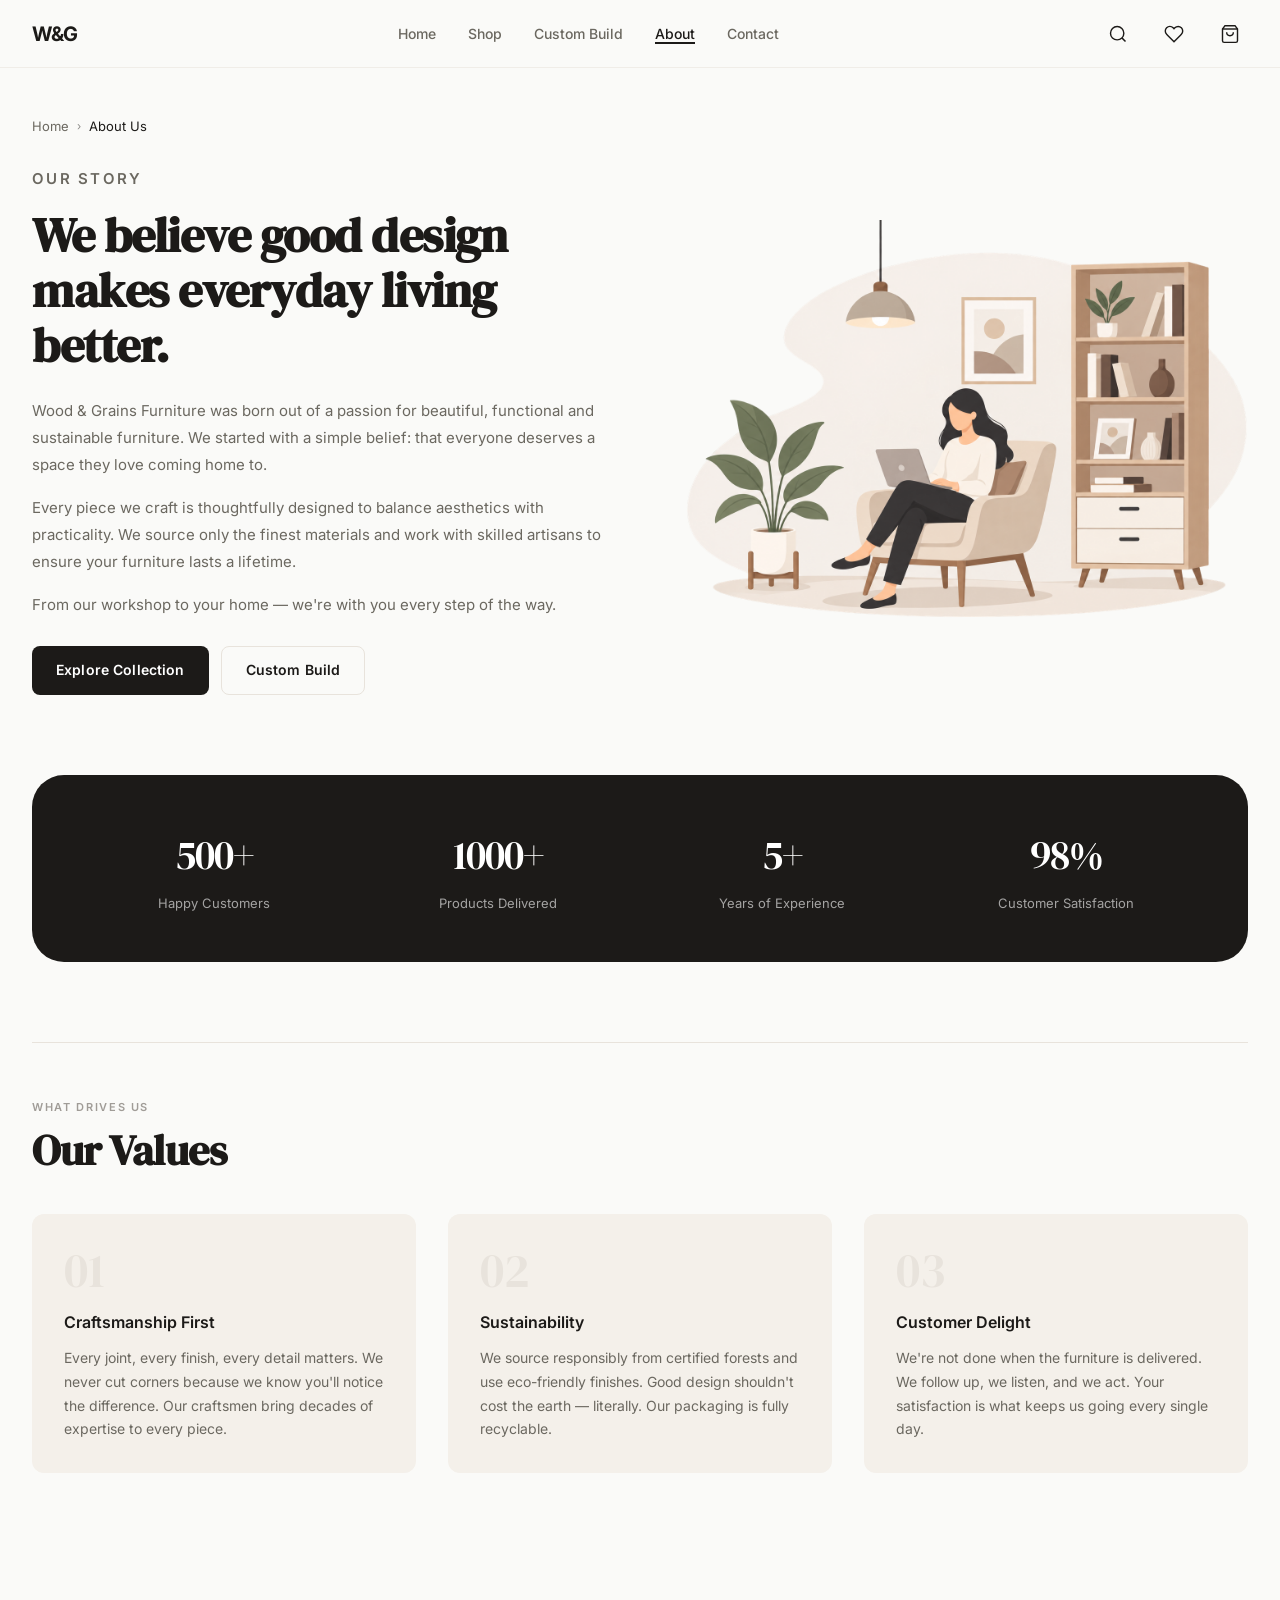
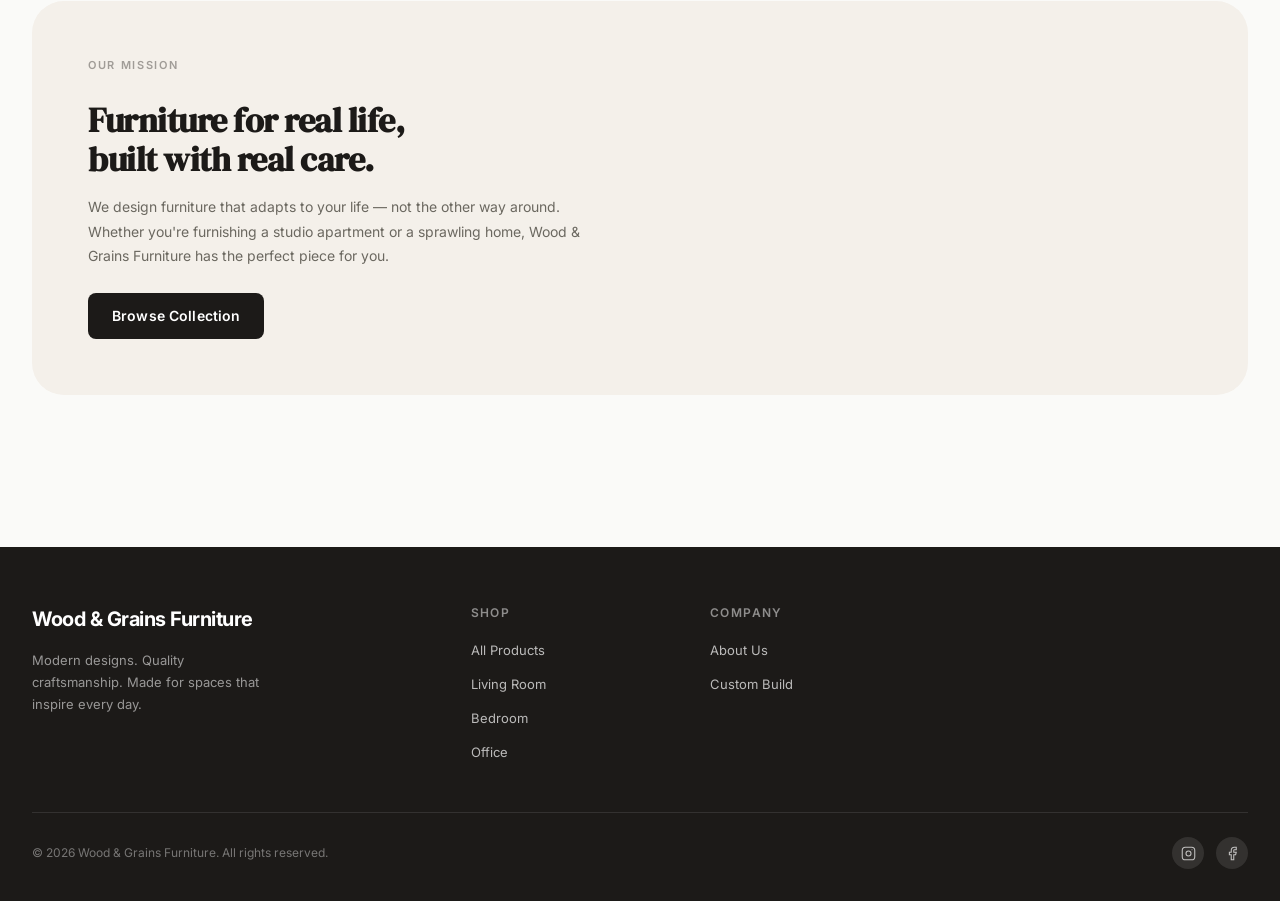
==== commit f763fe88: "Add files via upload" ====
--- a/about.html
+++ b/about.html
@@ -9,6 +9,7 @@
   <link rel="preconnect" href="https://fonts.gstatic.com" crossorigin>
   <link href="https://fonts.googleapis.com/css2?family=Inter:wght@300;400;500;600;700&family=DM+Serif+Display:ital@0;1&display=swap" rel="stylesheet">
   <link rel="stylesheet" href="css/style.css">
+  <link rel="stylesheet" href="css/mobile-fixes.css">
 </head>
 <body data-page="about">
 
@@ -26,10 +27,9 @@
       <div class="nav-icons">
         <button class="nav-icon-btn search-btn" aria-label="Search">
           <svg xmlns="http://www.w3.org/2000/svg" viewBox="0 0 24 24" fill="none" stroke="currentColor"><circle cx="11" cy="11" r="8"/><line x1="21" y1="21" x2="16.65" y2="16.65"/></svg>
-        </button>
-        <button class="nav-icon-btn" aria-label="Account">
-          <svg xmlns="http://www.w3.org/2000/svg" viewBox="0 0 24 24" fill="none" stroke="currentColor"><path d="M20 21v-2a4 4 0 0 0-4-4H8a4 4 0 0 0-4 4v2"/><circle cx="12" cy="7" r="4"/></svg>
-        </button>
+        </button>        <a href="wishlist.html" class="nav-icon-btn wishlist-nav-btn" aria-label="Wishlist">
+          <svg xmlns="http://www.w3.org/2000/svg" viewBox="0 0 24 24" fill="none" stroke="currentColor"><path d="M20.84 4.61a5.5 5.5 0 0 0-7.78 0L12 5.67l-1.06-1.06a5.5 5.5 0 0 0-7.78 7.78l1.06 1.06L12 21.23l7.78-7.78 1.06-1.06a5.5 5.5 0 0 0 0-7.78z"/></svg>
+        </a>
         <a href="cart.html" class="nav-icon-btn" style="position:relative" aria-label="Cart">
           <svg xmlns="http://www.w3.org/2000/svg" viewBox="0 0 24 24" fill="none" stroke="currentColor"><path d="M6 2 3 6v14a2 2 0 0 0 2 2h14a2 2 0 0 0 2-2V6l-3-4z"/><line x1="3" y1="6" x2="21" y2="6"/><path d="M16 10a4 4 0 0 1-8 0"/></svg>
           <span class="badge cart-badge" style="display:none">0</span>
@@ -176,18 +176,9 @@
           <ul>
             <li><a href="about.html">About Us</a></li>
             <li><a href="custom-build.html">Custom Build</a></li>
-            <li><a href="#">Careers</a></li>
-            <li><a href="#">Blog</a></li>
           </ul>
         </div>
-        <div class="footer-col footer-newsletter">
-          <h4>Stay Updated</h4>
-          <p>Get the latest designs delivered to your inbox.</p>
-          <div class="newsletter-form">
-            <input type="email" placeholder="Your email address">
-            <button class="btn btn-sm">Subscribe</button>
-          </div>
-        </div>
+        
       </div>
       <div class="footer-bottom">
         <p>© 2026 Wood &amp; Grains Furniture. All rights reserved.</p>
--- a/css/mobile-fixes.css
+++ b/css/mobile-fixes.css
@@ -0,0 +1,46 @@
+/* Wood & Grains — mobile refinements */
+@media (max-width: 700px) {
+  .navbar .container { display:flex; align-items:center; justify-content:space-between; gap:8px; }
+  .nav-logo { flex:0 0 auto; }
+  .nav-icons { margin-left:auto; justify-content:flex-end; gap:4px; }
+  .nav-icons .nav-icon-btn { width:36px; height:36px; }
+  .nav-icons .nav-icon-btn svg { width:19px; height:19px; }
+  .hamburger { width:36px; height:36px; display:flex; align-items:center; justify-content:center; padding:4px; }
+  .mobile-nav { top:64px; padding:10px 18px 16px; }
+
+  footer { margin-top:56px; }
+  footer .footer-grid { grid-template-columns:1fr !important; gap:0 !important; }
+  footer .footer-brand { padding-bottom:18px; }
+  footer .footer-brand p { margin-top:8px; font-size:12px; line-height:1.55; max-width:320px; }
+  footer .footer-col { border-top:1px solid var(--border-lt); padding:14px 0; }
+  footer .footer-col h4 { margin-bottom:6px; font-size:13px; }
+  footer .footer-col ul { display:flex; flex-wrap:wrap; gap:4px 16px; }
+  footer .footer-col li { font-size:12px; }
+  footer .footer-newsletter { padding-bottom:16px; }
+  footer .footer-newsletter p { font-size:12px; margin-bottom:8px; }
+  footer .newsletter-form { display:flex; gap:6px; }
+  footer .newsletter-form input { min-width:0; height:38px; }
+  footer .newsletter-form .btn { height:38px; padding:8px 12px; }
+  footer .footer-bottom { padding:16px 0 20px; gap:10px; }
+  footer .footer-bottom p { font-size:11px; }
+  footer .footer-socials { gap:10px; }
+
+  .cart-page { padding-bottom:48px; }
+  .cart-page .cart-layout { grid-template-columns:1fr !important; gap:28px; }
+  .cart-page .order-summary { position:static !important; }
+  .cart-page .cart-item { grid-template-columns:72px 1fr !important; gap:10px; padding:14px 0; }
+  .cart-page .cart-item-img { width:72px !important; height:72px !important; }
+  .cart-page .cart-item-right { grid-column:2; display:flex; align-items:center; justify-content:space-between; }
+  .cart-page .cart-item-name { font-size:13px; }
+  .cart-page .cart-item-meta { font-size:11px; }
+  .cart-page .cart-item-price { font-size:13px; }
+  .cart-related-section { margin-top:48px !important; padding-top:32px !important; }
+  .payment-pill { padding:4px 8px; background:var(--bg-alt); border-radius:4px; font-size:10px; font-weight:600; color:var(--text-sec); }
+}
+@media (max-width: 420px) {
+  .nav-icons { gap:2px; }
+  .nav-icons .nav-icon-btn { width:34px; height:34px; }
+  .hamburger { width:34px; height:34px; }
+  footer .footer-col ul { display:block; }
+  footer .footer-col li { display:inline; margin-right:14px; }
+}
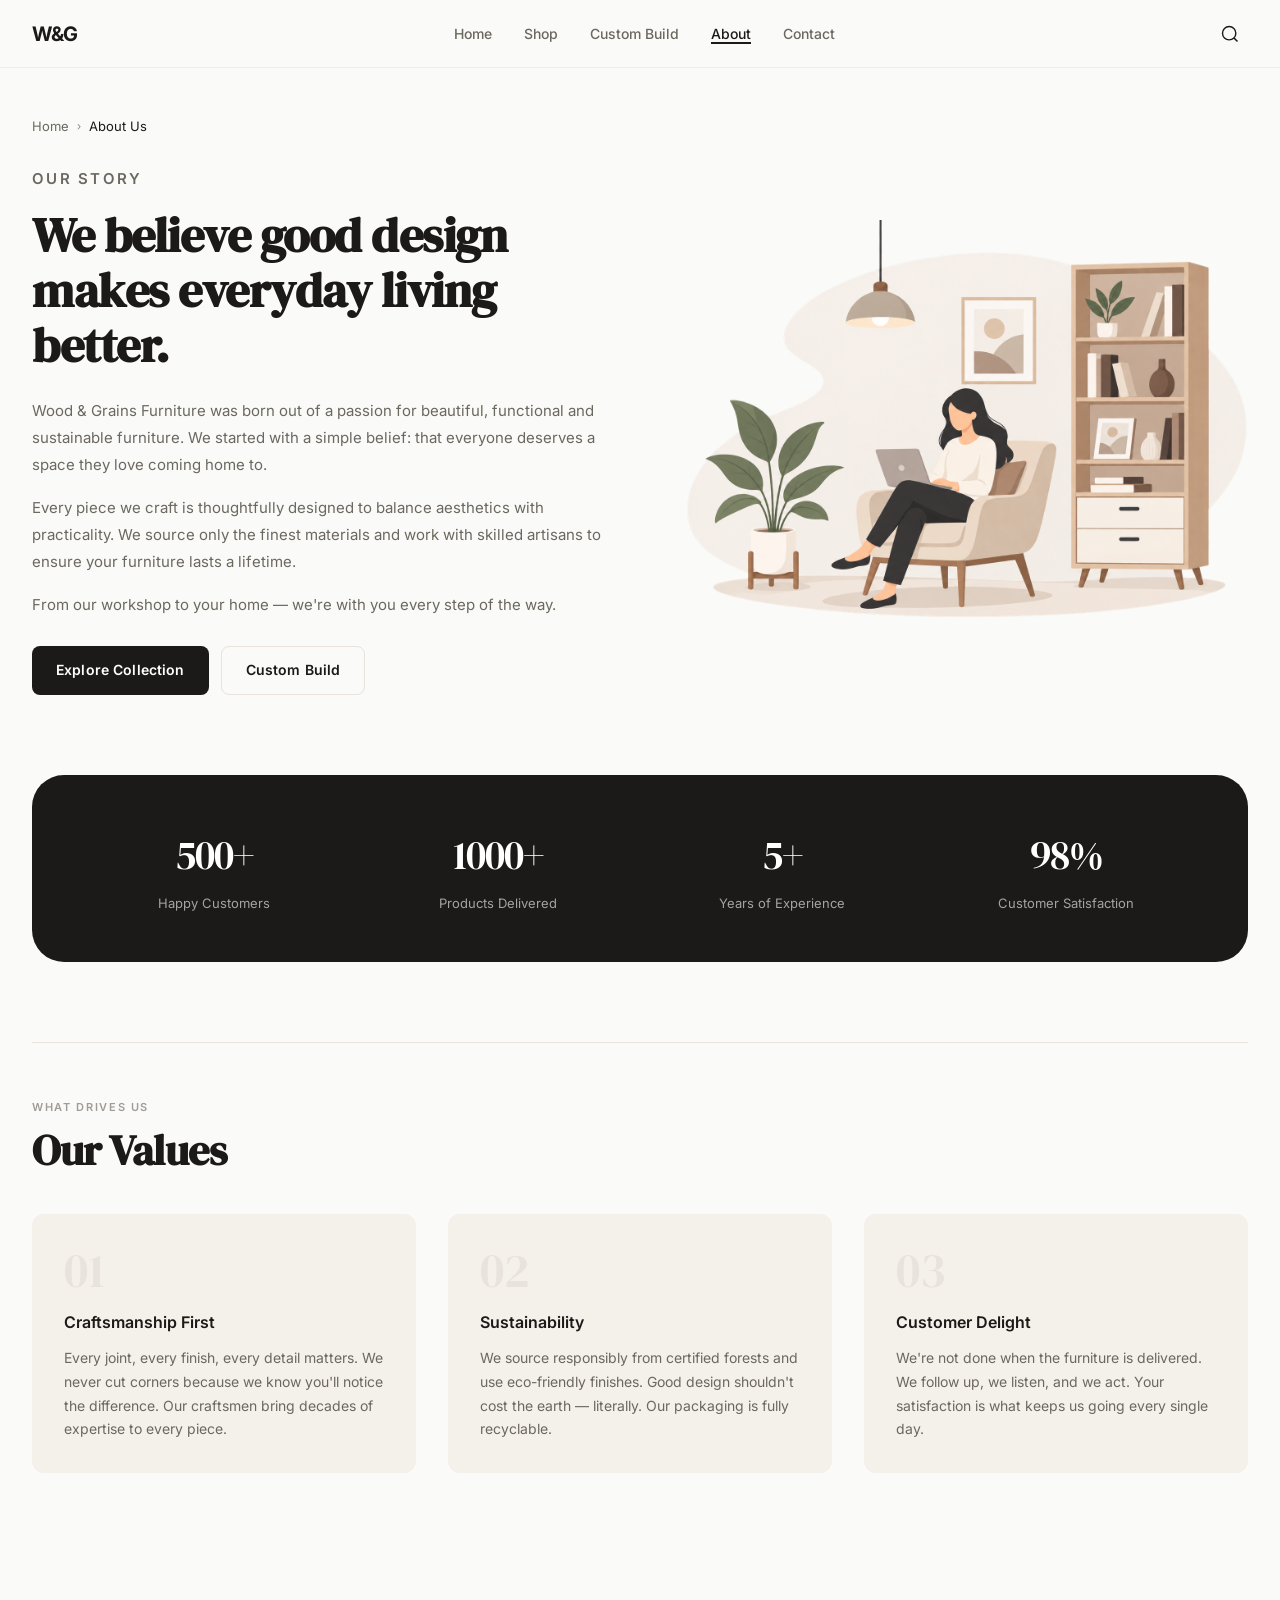
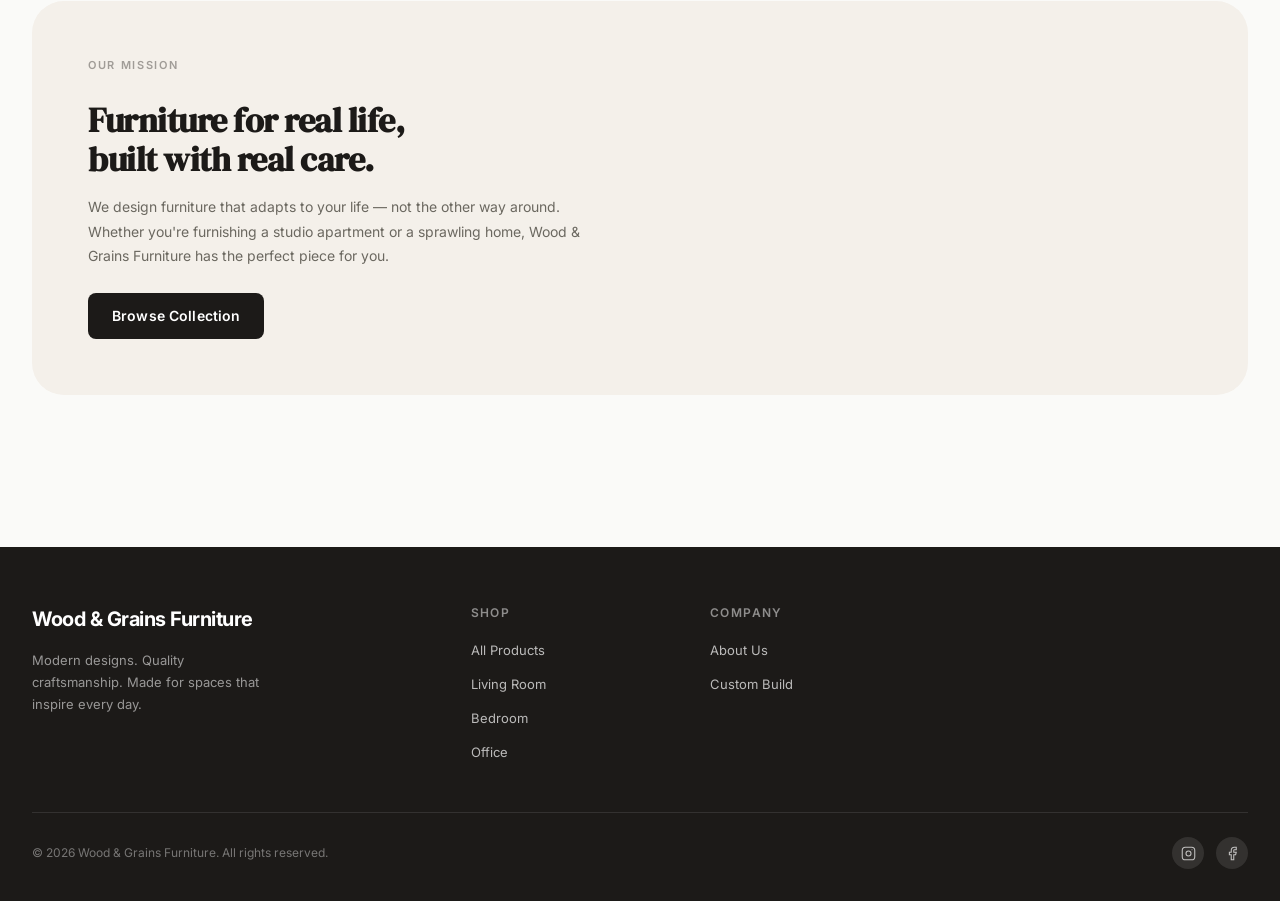
==== commit 5f852805: "Add files via upload" ====
--- a/about.html
+++ b/about.html
@@ -27,13 +27,7 @@
       <div class="nav-icons">
         <button class="nav-icon-btn search-btn" aria-label="Search">
           <svg xmlns="http://www.w3.org/2000/svg" viewBox="0 0 24 24" fill="none" stroke="currentColor"><circle cx="11" cy="11" r="8"/><line x1="21" y1="21" x2="16.65" y2="16.65"/></svg>
-        </button>        <a href="wishlist.html" class="nav-icon-btn wishlist-nav-btn" aria-label="Wishlist">
-          <svg xmlns="http://www.w3.org/2000/svg" viewBox="0 0 24 24" fill="none" stroke="currentColor"><path d="M20.84 4.61a5.5 5.5 0 0 0-7.78 0L12 5.67l-1.06-1.06a5.5 5.5 0 0 0-7.78 7.78l1.06 1.06L12 21.23l7.78-7.78 1.06-1.06a5.5 5.5 0 0 0 0-7.78z"/></svg>
-        </a>
-        <a href="cart.html" class="nav-icon-btn" style="position:relative" aria-label="Cart">
-          <svg xmlns="http://www.w3.org/2000/svg" viewBox="0 0 24 24" fill="none" stroke="currentColor"><path d="M6 2 3 6v14a2 2 0 0 0 2 2h14a2 2 0 0 0 2-2V6l-3-4z"/><line x1="3" y1="6" x2="21" y2="6"/><path d="M16 10a4 4 0 0 1-8 0"/></svg>
-          <span class="badge cart-badge" style="display:none">0</span>
-        </a>
+        </button>
         <button class="hamburger" aria-label="Menu"><span></span><span></span><span></span></button>
       </div>
     </div>
@@ -190,6 +184,7 @@
     </div>
   </footer>
 
+  <script src="js/supabase-config.js"></script>
   <script src="js/script.js"></script>
 </body>
 </html>
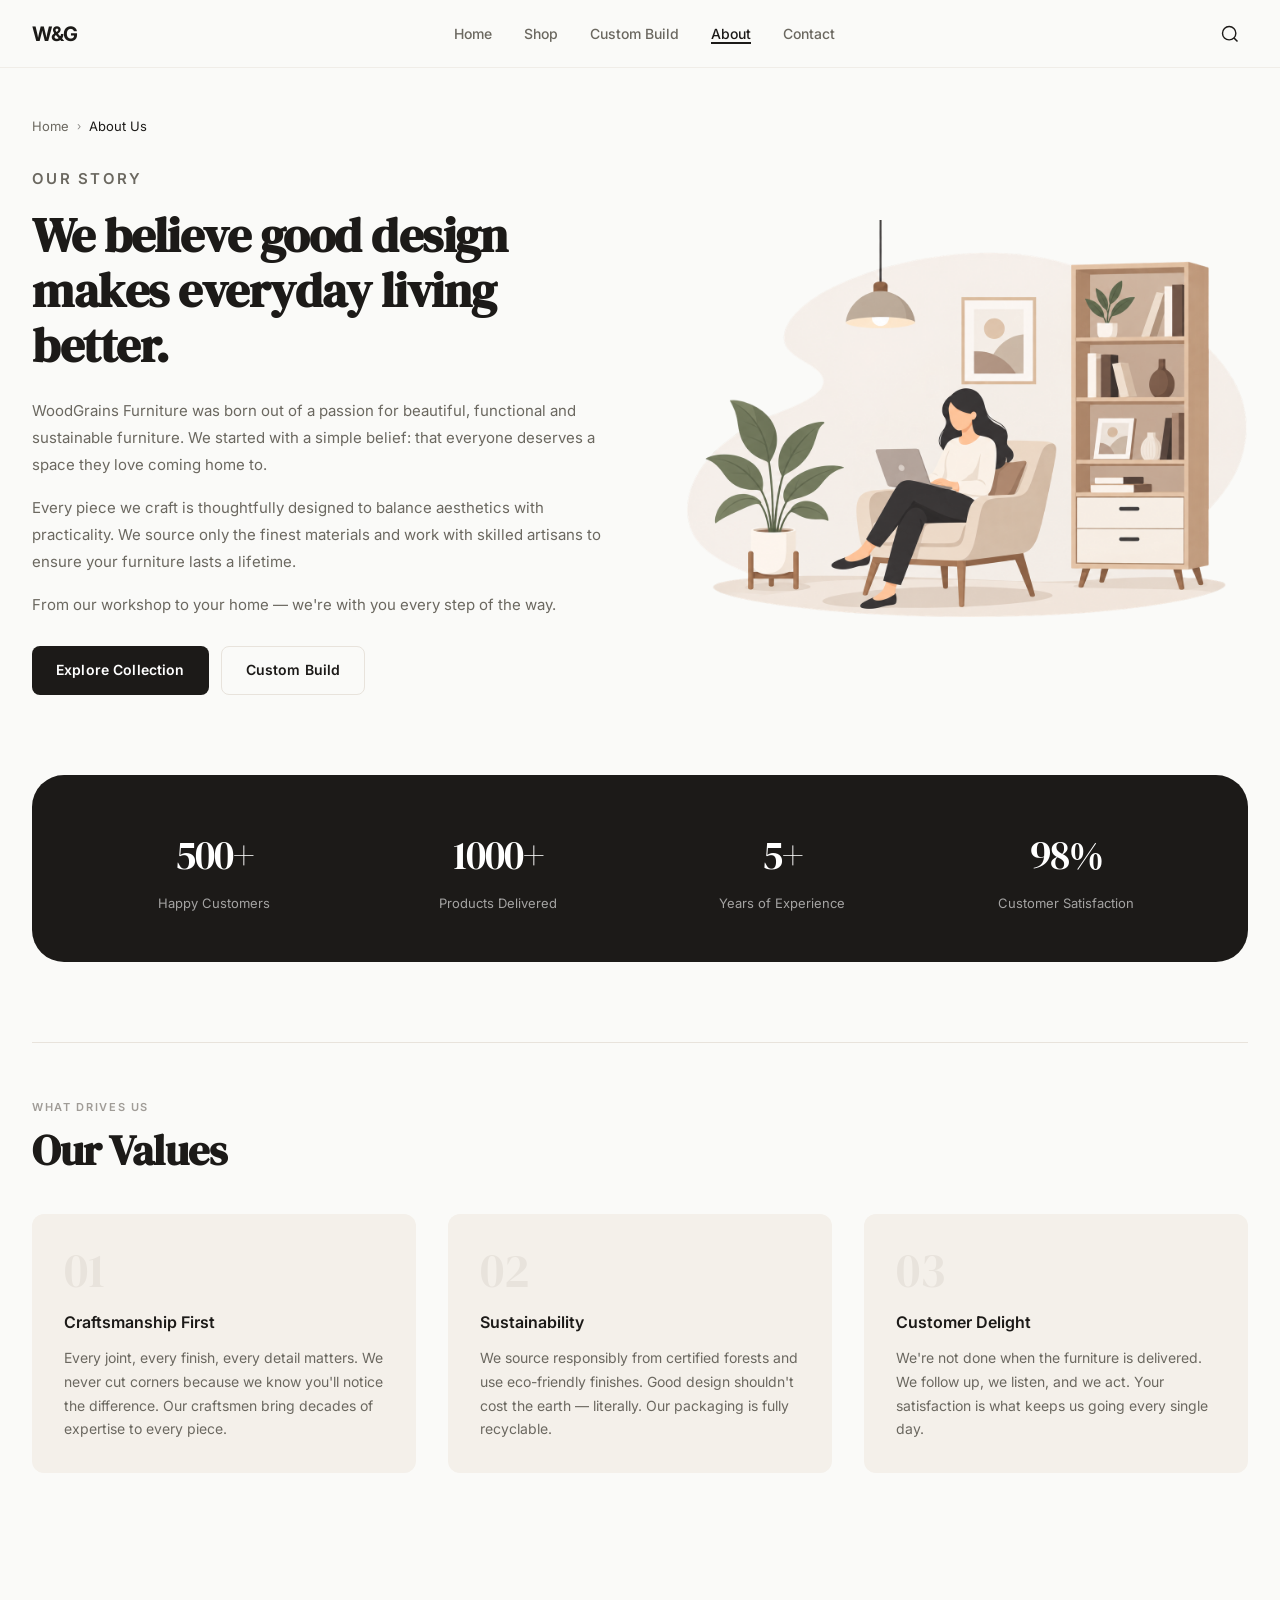
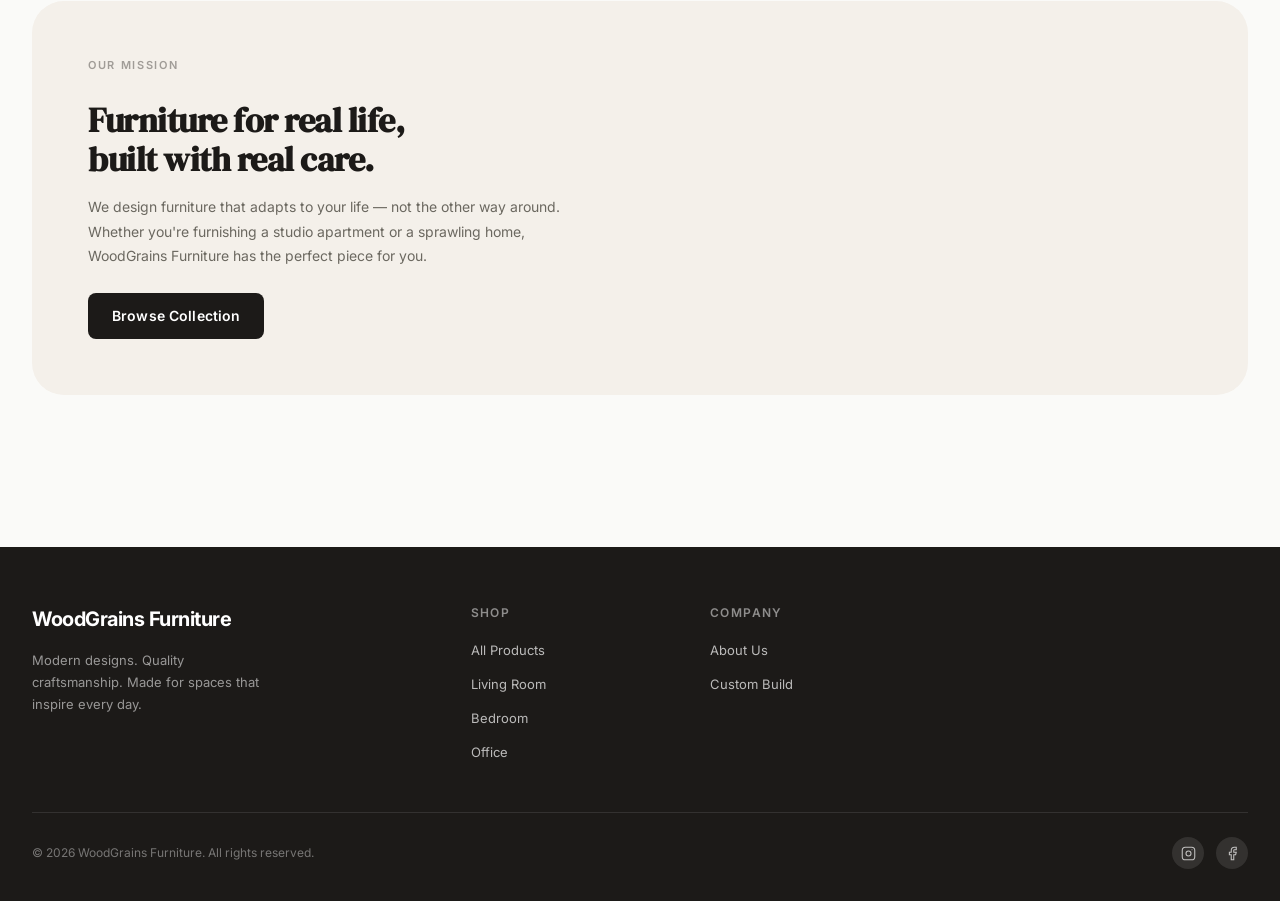
==== commit e5116e8b: "Update about.html" ====
--- a/about.html
+++ b/about.html
@@ -3,8 +3,8 @@
 <head>
   <meta charset="UTF-8">
   <meta name="viewport" content="width=device-width, initial-scale=1.0">
-  <title>About Us — Wood &amp; Grains Furniture</title>
-  <meta name="description" content="Wood &amp; Grains Furniture is born out of a passion for beautiful, functional and sustainable furniture. We believe good design makes everyday living better.">
+  <title>About Us — WoodGrains Furniture</title>
+  <meta name="description" content="WoodGrains Furniture is born out of a passion for beautiful, functional and sustainable furniture. We believe good design makes everyday living better.">
   <link rel="preconnect" href="https://fonts.googleapis.com">
   <link rel="preconnect" href="https://fonts.gstatic.com" crossorigin>
   <link href="https://fonts.googleapis.com/css2?family=Inter:wght@300;400;500;600;700&family=DM+Serif+Display:ital@0;1&display=swap" rel="stylesheet">
@@ -63,7 +63,7 @@
           <p class="section-label">Our Story</p>
           <h1 class="section-title">We believe good design makes everyday living better.</h1>
           <p>
-            Wood & Grains Furniture was born out of a passion for beautiful, functional and sustainable furniture. We started with a simple belief: that everyone deserves a space they love coming home to.
+            WoodGrains Furniture was born out of a passion for beautiful, functional and sustainable furniture. We started with a simple belief: that everyone deserves a space they love coming home to.
           </p>
           <p>
             Every piece we craft is thoughtfully designed to balance aesthetics with practicality. We source only the finest materials and work with skilled artisans to ensure your furniture lasts a lifetime.
@@ -78,7 +78,7 @@
         </div>
 
         <div class="about-img">
-          <img src="images/about-interior.png" alt="Beautiful Wood & Grains Furniture interior setup"
+          <img src="images/about-interior.png" alt="Beautiful WoodGrains Furniture interior setup"
                onerror="this.parentElement.style.background='var(--bg-alt)'; this.style.display='none'">
         </div>
       </div>
@@ -137,7 +137,7 @@
             <p class="section-label">Our Mission</p>
             <h2 class="section-title" style="font-size: clamp(22px, 3vw, 34px);">Furniture for real life,<br>built with real care.</h2>
             <p style="font-size:14px; color:var(--text-sec); line-height:1.75;">
-              We design furniture that adapts to your life — not the other way around. Whether you're furnishing a studio apartment or a sprawling home, Wood & Grains Furniture has the perfect piece for you.
+              We design furniture that adapts to your life — not the other way around. Whether you're furnishing a studio apartment or a sprawling home, WoodGrains Furniture has the perfect piece for you.
             </p>
             <a href="shop.html" class="btn btn-primary" style="width:fit-content; margin-top:8px">Browse Collection</a>
           </div>
@@ -153,7 +153,7 @@
     <div class="container">
       <div class="footer-grid">
         <div class="footer-brand">
-          <a href="index.html" class="nav-logo">Wood &amp; Grains Furniture</a>
+          <a href="index.html" class="nav-logo">WoodGrains Furniture</a>
           <p>Modern designs. Quality craftsmanship. Made for spaces that inspire every day.</p>
         </div>
         <div class="footer-col">
@@ -175,7 +175,7 @@
         
       </div>
       <div class="footer-bottom">
-        <p>© 2026 Wood &amp; Grains Furniture. All rights reserved.</p>
+        <p>© 2026 WoodGrains Furniture. All rights reserved.</p>
         <div class="footer-socials">
           <a href="#" class="social-link"><svg xmlns="http://www.w3.org/2000/svg" viewBox="0 0 24 24" fill="none" stroke="currentColor"><rect x="2" y="2" width="20" height="20" rx="5" ry="5"/><circle cx="12" cy="12" r="4"/><circle cx="17.5" cy="6.5" r="0.1" stroke-width="3"/></svg></a>
           <a href="#" class="social-link"><svg xmlns="http://www.w3.org/2000/svg" viewBox="0 0 24 24" fill="none" stroke="currentColor"><path d="M18 2h-3a5 5 0 0 0-5 5v3H7v4h3v8h4v-8h3l1-4h-4V7a1 1 0 0 1 1-1h3z"/></svg></a>
--- a/css/style.css
+++ b/css/style.css
@@ -751,6 +751,9 @@
 
 /* Product Card */
 .product-card {
+  display: flex;
+  flex-direction: column;
+  min-width: 0;
   background: var(--bg-card);
   border-radius: var(--r-md);
   overflow: hidden;
@@ -766,14 +769,19 @@
 }
 
 .product-img-wrap {
+  display: block;
   position: relative;
-  aspect-ratio: 1;
+  width: 100%;
+  aspect-ratio: 1 / 1;
   background: var(--bg-alt);
   overflow: hidden;
+  flex-shrink: 0;
 }
 
 .product-img-wrap img {
-  width: 100%; height: 100%;
+  display: block;
+  width: 100%;
+  height: 100%;
   object-fit: cover;
   transition: transform 0.5s var(--ease);
 }
@@ -812,23 +820,50 @@
 .wishlist-btn.active svg { fill: var(--red); stroke: var(--red); }
 
 .product-info {
+  display: block;
+  width: 100%;
+  min-width: 0;
   padding: 16px 18px 18px;
+  background: var(--bg-card);
+  position: relative;
+  z-index: 2;
+}
+
+.product-name-link {
+  display: block;
+  width: 100%;
+  min-width: 0;
+  color: inherit;
+  text-decoration: none;
 }
 
 .product-name {
+  display: block;
+  width: 100%;
+  min-width: 0;
   font-size: 14px;
+  line-height: 1.4;
   font-weight: 600;
-  color: var(--text);
-  margin-bottom: 6px;
+  color: var(--text) !important;
+  margin: 0 0 6px;
   white-space: nowrap;
   overflow: hidden;
   text-overflow: ellipsis;
 }
 
 .product-price {
+  display: block;
+  width: 100%;
+  min-width: 0;
   font-size: 16px;
+  line-height: 1.4;
   font-weight: 700;
-  color: var(--text);
+  color: var(--text) !important;
+  margin: 0;
+}
+
+.product-name-link:hover .product-name {
+  text-decoration: underline;
 }
 
 /* Pagination */
@@ -929,6 +964,26 @@
   line-height: 1.75;
   padding-bottom: 24px;
   border-bottom: 1px solid var(--border-lt);
+}
+
+/* Product Information (admin-added extra detail) */
+.product-extra-info {
+  padding-bottom: 24px;
+  border-bottom: 1px solid var(--border-lt);
+}
+
+.product-extra-info-title {
+  font-size: 13px;
+  font-weight: 600;
+  color: var(--text);
+  margin-bottom: 8px;
+}
+
+.product-extra-info-body {
+  font-size: 14px;
+  color: var(--text-sec);
+  line-height: 1.75;
+  white-space: pre-line;
 }
 
 .product-option { display: flex; flex-direction: column; gap: 10px; }
@@ -1824,9 +1879,21 @@
     grid-template-columns: 1fr 1fr;
     gap: 12px;
   }
-  .product-info { padding: 12px; }
-  .product-name { font-size: 13px; }
-  .product-price { font-size: 14px; }
+  .product-info {
+    display: block;
+    width: 100%;
+    padding: 12px;
+  }
+  .product-name {
+    display: block;
+    font-size: 13px;
+    line-height: 1.35;
+  }
+  .product-price {
+    display: block;
+    font-size: 14px;
+    line-height: 1.35;
+  }
 
   /* PRODUCT DETAIL */
   .product-detail-page,
